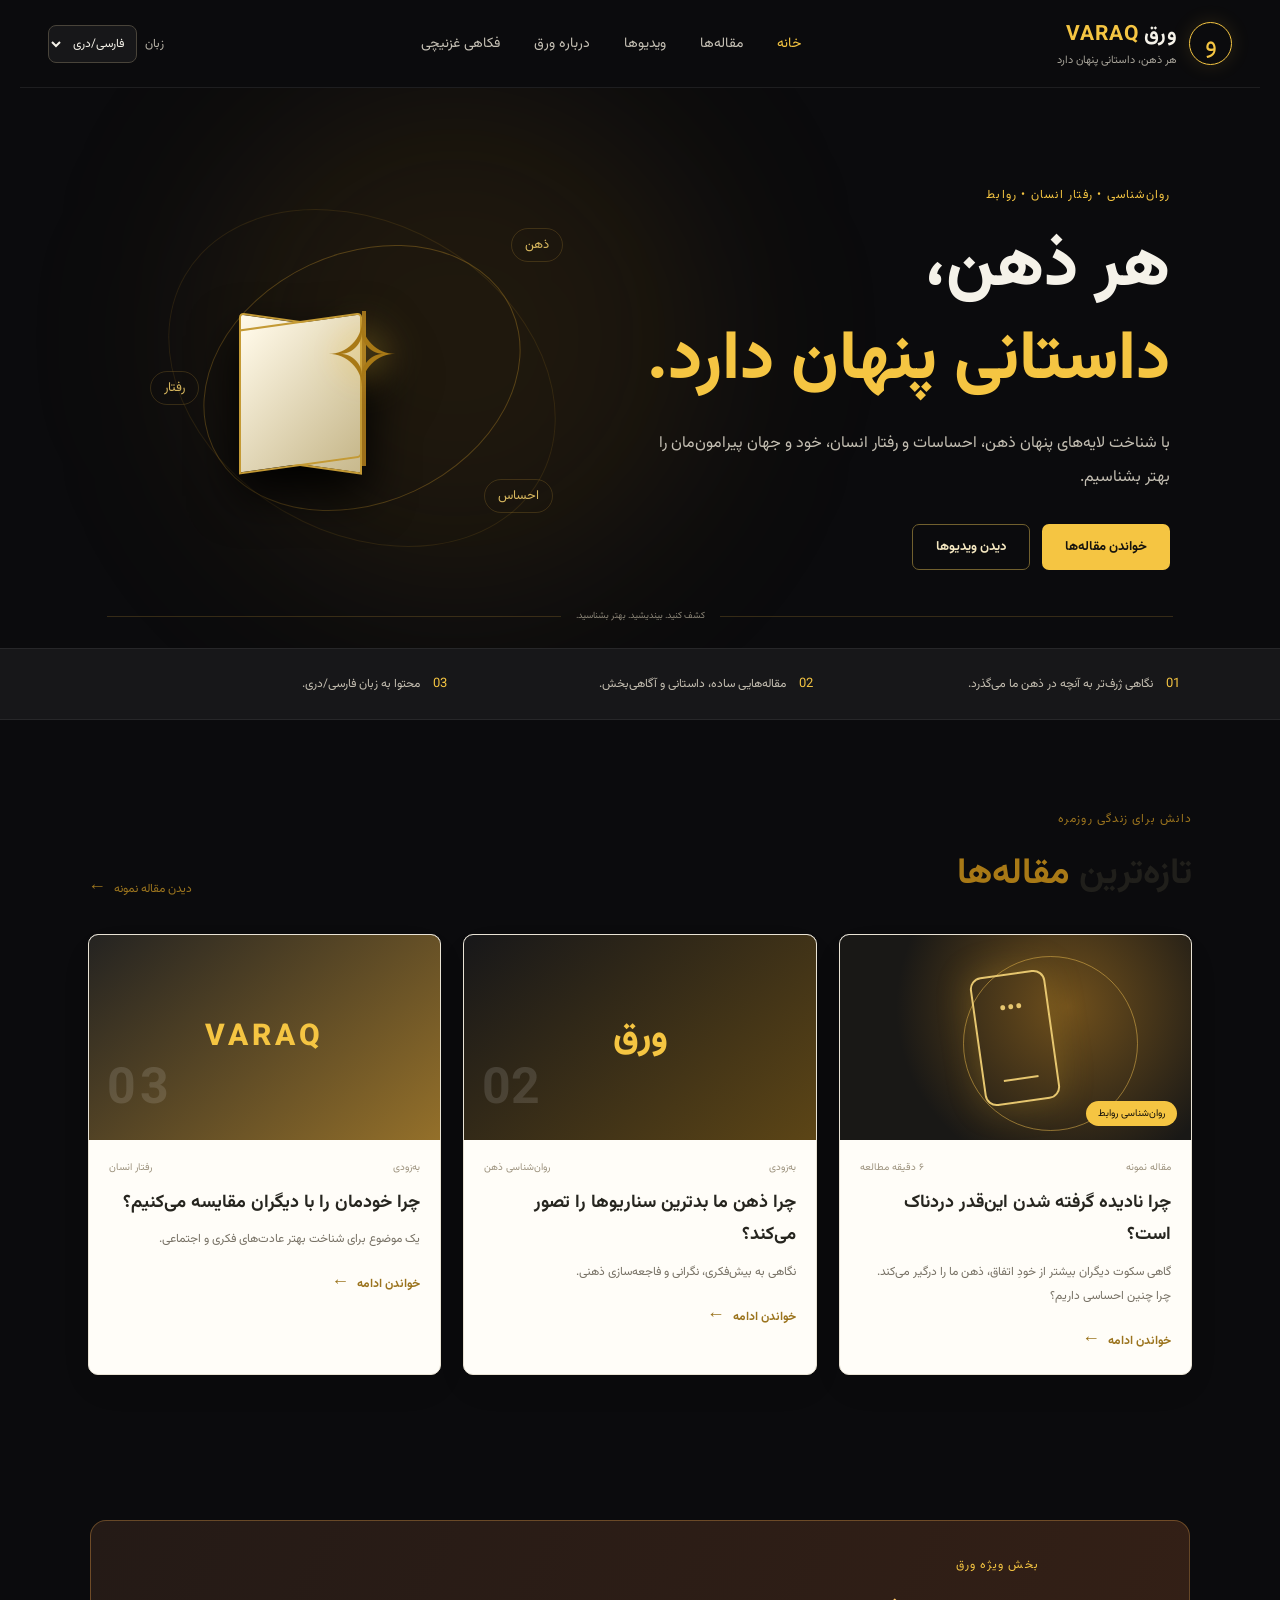
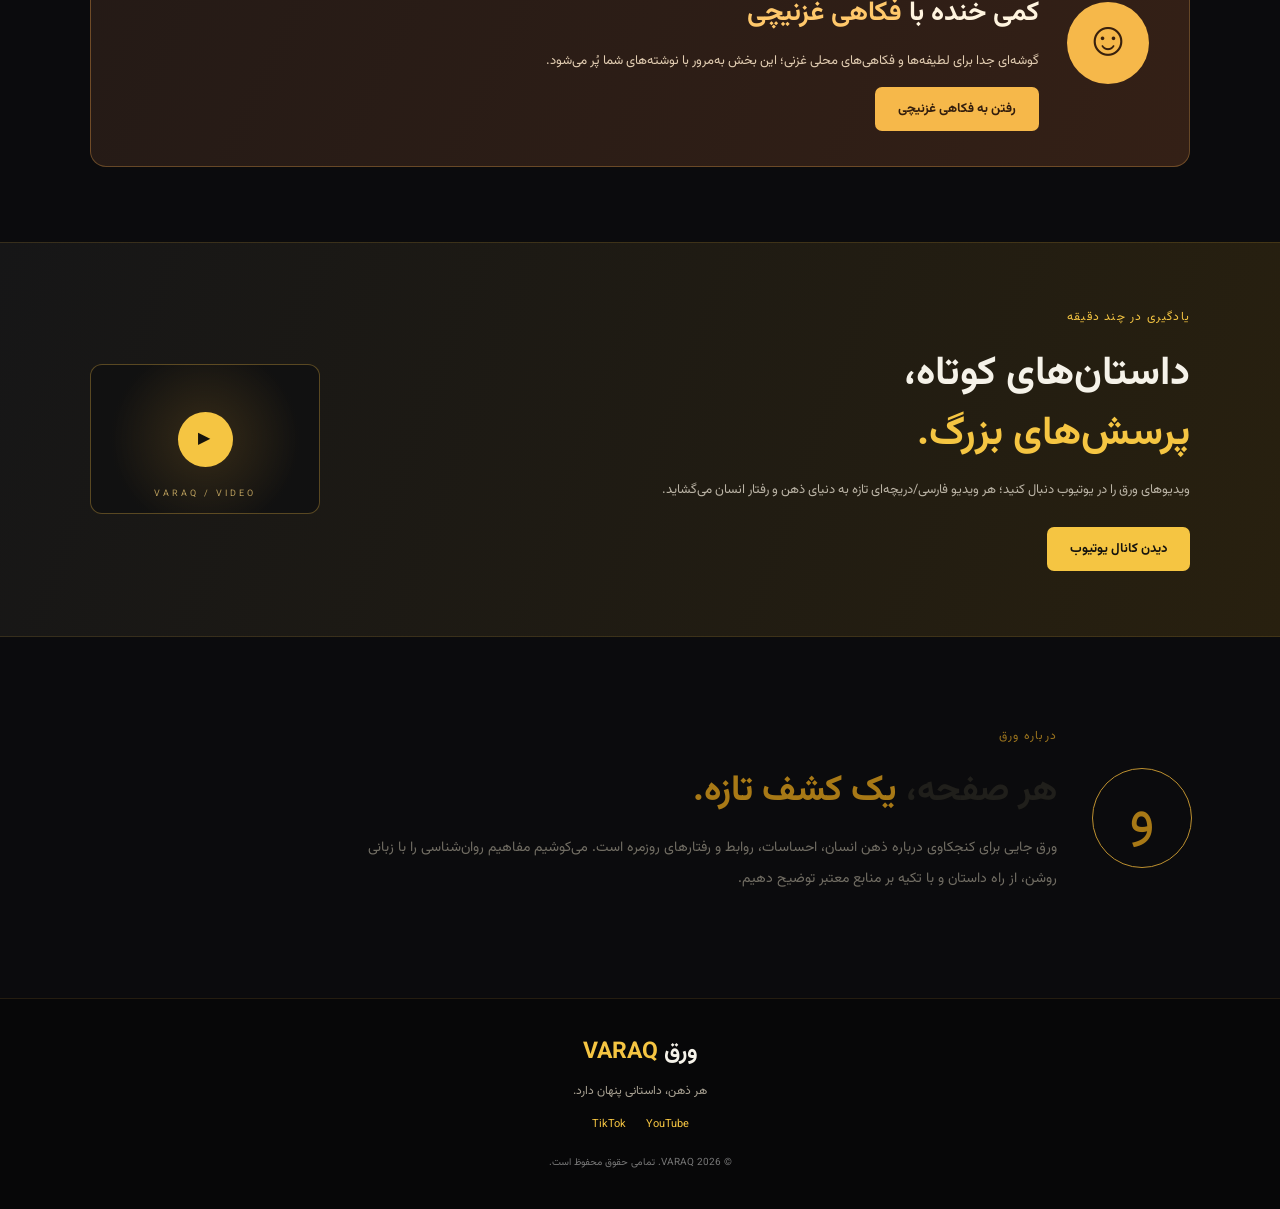
==== index.html @ 528409ea "Update VARAQ website" ====
<!doctype html>
<html lang="prs" dir="rtl">
<head>
  <meta charset="utf-8">
  <meta name="viewport" content="width=device-width, initial-scale=1">
<meta name="description" content="ورق VARAQ؛ مرجعی به زبان دری برای روان‌شناسی، شناخت ذهن انسان، احساسات، روابط عاطفی و رفتار انسان. مقاله‌ها و ویدیوهای آموزنده را بخوانید و دنیای ذهن را بهتر بشناسید.">
<meta name="theme-color" content="#0b0b0d">
<title>ورق VARAQ | روان‌شناسی و شناخت ذهن انسان به زبان دری</title>
  <link rel="stylesheet" href="styles.css">


<script type="application/ld+json">
{
  "@context": "https://schema.org",
  "@graph": [
    {
      "@type": "Organization",
      "@id": "https://varaq.eu/#organization",
      "name": "ورق VARAQ",
      "url": "https://varaq.eu/",
      "description": "ورق؛ رسانه‌ای به زبان دری درباره ذهن انسان، روان‌شناسی، رفتار و داستان‌های انسانی."
    },
    {
      "@type": "WebSite",
      "@id": "https://varaq.eu/#website",
      "name": "ورق VARAQ",
      "url": "https://varaq.eu/",
      "inLanguage": "prs",
      "publisher": {
        "@id": "https://varaq.eu/#organization"
      }
    }
  ]
}
</script>

</head>
<body class="home-page">
  <header class="site-header">
    <a class="brand" href="index.html" aria-label="ورق VARAQ">
      <span class="brand-mark">و</span>
      <span><strong>ورق <b>VARAQ</b></strong><small>هر ذهن، داستانی پنهان دارد</small></span>
    </a>
    <button class="menu-toggle" aria-label="باز کردن منو" aria-expanded="false">☰</button>
    <nav class="main-nav">
      <a class="active" href="index.html">خانه</a>
      <a href="#articles">مقاله‌ها</a>
      <a href="#videos">ویدیوها</a>
      <a href="#about">درباره ورق</a>
      <a href="ghazni-humor.html">فکاهی غزنیچی</a>
    </nav>
    <div class="header-actions">
      <label class="language-select" for="language">زبان</label>
      <select id="language" aria-label="زبان وب‌سایت">
        <option value="prs" selected>فارسی/دری</option>
      </select>
    </div>
  </header>

  <main>
    <section class="hero">
      <div class="hero-glow"></div>
      <div class="hero-copy">
        <p class="eyebrow">روان‌شناسی • رفتار انسان • روابط</p>
        <h1>هر ذهن،<br><em>داستانی پنهان دارد.</em></h1>
        <p class="hero-lead">با شناخت لایه‌های پنهان ذهن، احساسات و رفتار انسان، خود و جهان پیرامون‌مان را بهتر بشناسیم.</p>
        <div class="hero-buttons">
          <a class="button button-gold" href="#articles">خواندن مقاله‌ها</a>
          <a class="button button-outline" href="#videos">دیدن ویدیوها</a>
        </div>
      </div>
      <div class="hero-art" aria-hidden="true">
        <div class="orbit orbit-one"></div><div class="orbit orbit-two"></div>
        <div class="book">
          <div class="book-page page-left"></div><div class="book-page page-right"></div>
          <div class="book-spine"></div>
          <div class="mind-symbol">✧</div>
        </div>
        <span class="floating-word word-one">ذهن</span>
        <span class="floating-word word-two">احساس</span>
        <span class="floating-word word-three">رفتار</span>
      </div>
      <div class="hero-bottom"><span></span><small>کشف کنید. بیندیشید. بهتر بشناسید.</small><span></span></div>
    </section>

    <section class="intro-strip">
      <div><span class="strip-number">01</span><p>نگاهی ژرف‌تر به آنچه در ذهن ما می‌گذرد.</p></div>
      <div><span class="strip-number">02</span><p>مقاله‌هایی ساده، داستانی و آگاهی‌بخش.</p></div>
      <div><span class="strip-number">03</span><p>محتوا به زبان فارسی/دری.</p></div>
    </section>

    <section class="section articles-section" id="articles">
      <div class="section-heading">
        <div><p class="eyebrow dark-eyebrow">دانش برای زندگی روزمره</p><h2>تازه‌ترین <em>مقاله‌ها</em></h2></div>
        <a class="text-link" href="article.html">دیدن مقاله نمونه <span>←</span></a>
      </div>
      <div class="article-grid">
        <article class="article-card featured-card">
          <a href="article.html" class="card-image image-rejection">
            <span class="image-orbit"></span><span class="phone-illustration">•••<i></i></span>
            <span class="category-pill">روان‌شناسی روابط</span>
          </a>
          <div class="card-content">
            <div class="meta"><span>مقاله نمونه</span><span>۶ دقیقه مطالعه</span></div>
            <h3><a href="article.html">چرا نادیده گرفته شدن این‌قدر دردناک است؟</a></h3>
            <p>گاهی سکوت دیگران بیشتر از خودِ اتفاق، ذهن ما را درگیر می‌کند. چرا چنین احساسی داریم؟</p>
            <a class="read-more" href="article.html">خواندن ادامه <span>←</span></a>
          

          </div>
        </article>
        <article class="article-card coming-card">
          <div class="coming-art"><span>ورق</span><b>02</b></div>
          <div class="card-content">
            <div class="meta"><span>به‌زودی</span><span>روان‌شناسی ذهن</span></div>
            <h3>چرا ذهن ما بدترین سناریوها را تصور می‌کند؟</h3>
            <p>نگاهی به بیش‌فکری، نگرانی و فاجعه‌سازی ذهنی.</p>
         <a class="read-more" href="article-2.html">خواندن ادامه <span>←</span></a>
          </div>
        </article>
        <article class="article-card coming-card">
          <div class="coming-art alternate"><span>VARAQ</span><b>03</b></div>
          <div class="card-content">
            <div class="meta"><span>به‌زودی</span><span>رفتار انسان</span></div>
            <h3>چرا خودمان را با دیگران مقایسه می‌کنیم؟</h3>
            <p>یک موضوع برای شناخت بهتر عادت‌های فکری و اجتماعی.</p>
           <a class="read-more" href="article-3.html">خواندن ادامه <span>←</span></a>
          </div>
        </article>
      </div>
    </section>

    <section class="humor-teaser" aria-labelledby="humor-teaser-title">
      <div class="humor-teaser-icon">☺</div>
      <div class="humor-teaser-copy">
        <p class="eyebrow">بخش ویژه ورق</p>
        <h2 id="humor-teaser-title">کمی خنده با <em>فکاهی غزنیچی</em></h2>
        <p>گوشه‌ای جدا برای لطیفه‌ها و فکاهی‌های محلی غزنی؛ این بخش به‌مرور با نوشته‌های شما پُر می‌شود.</p>
        <a class="button humor-button" href="ghazni-humor.html">رفتن به فکاهی غزنیچی</a>
      </div>
    </section>

    <section class="video-band" id="videos">
      <div class="video-copy">
        <p class="eyebrow">یادگیری در چند دقیقه</p>
        <h2>داستان‌های کوتاه،<br><em>پرسش‌های بزرگ.</em></h2>
        <p>ویدیوهای ورق را در یوتیوب دنبال کنید؛ هر ویدیو فارسی/دریچه‌ای تازه به دنیای ذهن و رفتار انسان می‌گشاید.</p>
        <a class="button button-gold" href="https://www.youtube.com/@varaqmind" target="_blank" rel="noopener">دیدن کانال یوتیوب</a>
      </div>
      <div class="video-mark"><span class="play-icon">▶</span><small>VARAQ / VIDEO</small></div>
    </section>

    <section class="about-section section" id="about">
      <div class="about-symbol">و</div>
      <div><p class="eyebrow dark-eyebrow">درباره ورق</p><h2>هر صفحه،<em> یک کشف تازه.</em></h2>
        <p>ورق جایی برای کنجکاوی درباره ذهن انسان، احساسات، روابط و رفتارهای روزمره است. می‌کوشیم مفاهیم روان‌شناسی را با زبانی روشن، از راه داستان و با تکیه بر منابع معتبر توضیح دهیم.</p>
      </div>
    </section>
  </main>

  <footer class="site-footer">
    <a class="footer-brand" href="index.html">ورق <b>VARAQ</b></a>
    <p>هر ذهن، داستانی پنهان دارد.</p>
    <div><a href="https://www.youtube.com/@varaqmind" target="_blank" rel="noopener">YouTube</a><a href="https://www.tiktok.com/@varaqmind" target="_blank" rel="noopener">TikTok</a></div>
    <small>© 2026 VARAQ. تمامی حقوق محفوظ است.</small>
  </footer>
  <script src="script.js"></script>
</body>
</html>
---- styles.css ----
@import url('https://fonts.googleapis.com/css2?family=Vazirmatn:wght@300;400;500;600;700;800&display=swap');
:root{--ink:#0b0b0d;--ink2:#141416;--gold:#f5c542;--gold2:#a87916;--cream:#f5f2e9;--paper:#fffdf8;--muted:#aaa69b;--text:#26251f;--line:rgba(245,197,66,.22)}
*{box-sizing:border-box}html{scroll-behavior:smooth}body{margin:0;font-family:"Vazirmatn",Tahoma,sans-serif}a{color:inherit;text-decoration:none}.home-page{background:var(--ink);color:#f5f2e9}.site-header{height:88px;max-width:1240px;margin:auto;padding:0 28px;display:flex;align-items:center;justify-content:space-between;gap:24px;border-bottom:1px solid rgba(255,255,255,.08)}.brand{display:flex;align-items:center;gap:12px}.brand strong{display:block;font-size:21px;letter-spacing:.3px}.brand strong b{color:var(--gold);letter-spacing:1px}.brand small{display:block;color:#a8a49a;font-size:11px;margin-top:1px}.brand-mark{width:43px;height:43px;border:1px solid var(--gold);border-radius:50%;display:grid;place-items:center;color:var(--gold);font-size:27px;box-shadow:0 0 20px #f5c54222}.main-nav{display:flex;gap:34px;color:#c6c1b5;font-size:14px}.main-nav a:hover,.main-nav .active{color:var(--gold)}.header-actions{display:flex;align-items:center;gap:8px;color:#b9b4a8;font-size:12px}.header-actions select{background:#171719;color:#f5f2e9;border:1px solid #49443a;padding:8px;border-radius:8px;font:inherit}.menu-toggle{display:none;background:none;color:var(--gold);border:0;font-size:24px}.hero{position:relative;min-height:560px;max-width:1240px;margin:auto;padding:90px 7% 70px;display:grid;grid-template-columns:1.05fr .95fr;align-items:center;overflow:hidden}.hero-glow{position:absolute;width:500px;height:500px;border-radius:50%;background:#b17c1420;filter:blur(90px);left:15%;top:0;pointer-events:none}.hero-copy{position:relative;z-index:2}.eyebrow{color:var(--gold);font-size:12px;letter-spacing:1.2px;margin:0 0 18px}.hero h1{font-size:clamp(42px,5.4vw,68px);line-height:1.38;margin:0 0 18px;font-weight:800}.hero h1 em,.section-heading h2 em,.video-copy h2 em,.about-section h2 em{font-style:normal;color:var(--gold)}.hero-lead{max-width:520px;color:#c3beb2;line-height:2.1;font-size:16px}.hero-buttons{display:flex;gap:12px;margin-top:30px;flex-wrap:wrap}.button{padding:12px 23px;border-radius:7px;font-size:13px;font-weight:700;display:inline-flex;align-items:center;justify-content:center}.button-gold{background:var(--gold);color:#15130e}.button-gold:hover{background:#ffda69}.button-outline{border:1px solid #71602e;color:#f5e8c1}.hero-art{height:360px;position:relative;display:grid;place-items:center}.orbit{position:absolute;border:1px solid #c9952b55;border-radius:50%;transform:rotate(-25deg)}.orbit-one{width:330px;height:250px}.orbit-two{width:410px;height:310px;transform:rotate(30deg);border-color:#c9952b22}.book{width:245px;height:175px;position:relative;filter:drop-shadow(0 22px 24px #000)}.book-page{position:absolute;bottom:0;width:50%;height:145px;background:linear-gradient(135deg,#fff9e8,#c8b98d);border:2px solid #c49a35}.page-left{right:50%;transform:skewY(8deg);border-radius:5px 0 0 4px}.page-right{left:0;transform:skewY(-8deg);border-radius:0 5px 4px 0}.book-spine{position:absolute;left:50%;bottom:0;height:155px;border-left:4px solid #9d701a}.mind-symbol{position:absolute;left:50%;top:5px;transform:translateX(-50%);font-size:88px;color:#a87916;text-shadow:0 0 35px #f5c542}.floating-word{position:absolute;color:#d7b75e;font-size:13px;border:1px solid #b58b353d;padding:6px 13px;border-radius:30px}.word-one{top:30px;right:10%}.word-two{bottom:45px;right:12%}.word-three{left:8%;top:48%}.hero-bottom{position:absolute;bottom:25px;right:7%;left:7%;display:flex;align-items:center;gap:15px;color:#8e887a;font-size:11px}.hero-bottom span{height:1px;background:#8e6c2c55;flex:1}.intro-strip{background:#171719;border-block:1px solid #ffffff12;padding:25px max(7%,calc((100% - 1080px)/2));display:grid;grid-template-columns:repeat(3,1fr);gap:20px}.intro-strip div{display:flex;align-items:center;gap:13px}.intro-strip p{font-size:12px;color:#c4beb1;margin:0}.strip-number{color:var(--gold);font-size:13px}.section{max-width:1160px;margin:auto;padding:90px 28px}.section-heading{display:flex;justify-content:space-between;align-items:end;margin-bottom:32px}.dark-eyebrow{color:#9b741e}.section-heading h2,.about-section h2{font-size:36px;margin:0;color:#201f1b}.section-heading h2 em,.about-section h2 em{color:#a87916}.text-link,.read-more{font-size:12px;color:#9b741e}.text-link span,.read-more span{font-size:18px;margin-right:5px}.article-grid{display:grid;grid-template-columns:repeat(3,1fr);gap:22px}.article-card{background:#fffdf8;border:1px solid #e9e3d5;border-radius:10px;overflow:hidden;color:var(--text);box-shadow:0 14px 40px #00000008}.card-image{height:205px;display:block;position:relative;overflow:hidden}.image-rejection{background:radial-gradient(circle at 65% 35%,#70501c,#191816 65%);display:grid;place-items:center}.image-orbit{width:175px;height:175px;border:1px solid #e5b74e88;border-radius:50%;position:absolute;right:15%;top:10%}.phone-illustration{width:76px;height:130px;border:2px solid #e6c66f;border-radius:12px;color:#e6c66f;text-align:center;padding-top:15px;font-size:24px;box-shadow:0 0 35px #d7a52c44;transform:rotate(-8deg)}.phone-illustration i{display:block;width:35px;height:2px;background:#e6c66f;margin:50px auto}.category-pill{position:absolute;bottom:14px;right:14px;background:#f5c542;color:#17130b;border-radius:30px;padding:5px 12px;font-size:10px}.card-content{padding:20px}.meta{display:flex;justify-content:space-between;color:#9c927e;font-size:10px}.card-content h3{font-size:18px;line-height:1.8;margin:12px 0 8px}.card-content p{font-size:12px;color:#777165;line-height:2;margin:0 0 18px}.read-more{font-weight:700}.coming-art{height:205px;background:linear-gradient(140deg,#171719,#5c4516);display:grid;place-items:center;position:relative;color:#f5c542;font-size:36px;font-weight:800}.coming-art b{position:absolute;left:18px;bottom:10px;font-size:50px;color:#ffffff20}.coming-art.alternate{background:linear-gradient(140deg,#242321,#94702a);font-size:30px;letter-spacing:4px}.coming-label{font-size:11px;color:#997323}.video-band{background:linear-gradient(110deg,#161617,#28200f);border-block:1px solid #b58b3533;padding:65px max(7%,calc((100% - 1100px)/2));display:flex;align-items:center;justify-content:space-between;gap:35px}.video-copy{max-width:550px}.video-copy h2{font-size:40px;line-height:1.5;margin:0 0 10px}.video-copy h2 em{color:var(--gold)}.video-copy>p:not(.eyebrow){color:#bbb4a6;line-height:2;font-size:13px;margin-bottom:24px}.video-mark{width:230px;height:150px;border:1px solid #c69b3c66;border-radius:12px;display:grid;place-items:center;position:relative;background:radial-gradient(circle,#70521c55,#111 70%)}.play-icon{width:55px;height:55px;border-radius:50%;display:grid;place-items:center;background:var(--gold);color:#16130b;padding-right:3px}.video-mark small{position:absolute;bottom:12px;color:#b59a5a;letter-spacing:3px;font-size:9px}.about-section{display:flex;align-items:center;gap:35px}.about-section>div:last-child{max-width:700px}.about-section p:last-child{color:#716d63;line-height:2.2;font-size:14px}.about-symbol{width:100px;height:100px;border:1px solid #bd902f;border-radius:50%;display:grid;place-items:center;color:#a87916;font-size:58px;flex-shrink:0}.site-footer{background:#070708;border-top:1px solid #b58b352b;text-align:center;padding:35px 20px;color:#aaa394}.footer-brand{font-size:23px;color:#f5f2e9;font-weight:700}.footer-brand b{color:var(--gold)}.site-footer p{font-size:12px}.site-footer div{display:flex;justify-content:center;gap:20px;margin:16px}.site-footer div a{font-size:11px;color:var(--gold)}.site-footer small{font-size:10px;color:#777}
.article-page{background:var(--cream);color:var(--text)}.article-header{height:82px;max-width:1040px;margin:auto;padding:0 25px;display:flex;align-items:center;justify-content:space-between;border-bottom:1px solid #ded7c8}.dark-brand strong{color:#25231e}.dark-brand small{color:#8b8579}.dark-brand .brand-mark{color:#9a701d;border-color:#b98c31}.article-header nav{display:flex;gap:25px;font-size:12px;color:#6f685c}.article-main{max-width:850px;margin:45px auto 90px;padding:0 24px}.back-link{font-size:12px;color:#96701e}.article-title{text-align:center;padding:45px 0 28px}.article-category{display:inline-block;background:#ead9aa;color:#705018;border-radius:30px;padding:6px 15px;font-size:11px}.article-title h1{font-size:clamp(30px,5vw,48px);line-height:1.5;margin:18px 0 12px;color:#25231e}.article-deck{font-size:16px;line-height:2;color:#777063;max-width:650px;margin:0 auto 20px}.article-meta{display:flex;justify-content:center;gap:20px;color:#9b927f;font-size:10px}.article-cover{height:300px;border-radius:12px;background:radial-gradient(circle at 50% 40%,#765b2a,#1b1a18 72%);display:flex;align-items:center;justify-content:center;gap:45px;color:#f5e7bf;margin-bottom:50px;overflow:hidden}.article-cover p{font-size:26px;line-height:1.8}.article-cover p b{color:var(--gold)}.cover-phone{width:90px;height:160px;border:2px solid #e6c66f;border-radius:15px;text-align:center;padding-top:18px;color:#e6c66f;font-size:24px;box-shadow:0 0 50px #d7a52c55;transform:rotate(-8deg)}.cover-phone span{display:block;width:40px;height:2px;background:#e6c66f;margin:65px auto}.prose{max-width:690px;margin:auto;font-size:16px;line-height:2.35;color:#403d35}.prose p{margin:0 0 24px}.prose .lead{font-size:19px;color:#28261f;font-weight:500}.prose h2{font-size:25px;margin:42px 0 15px;color:#28251f}.prose blockquote{border-right:3px solid #c49a36;margin:38px 0;padding:12px 22px;color:#775b1e;font-size:20px;font-weight:600;background:#eee6d4}.editorial-note{font-size:12px;color:#81796c;border-top:1px solid #ddd4c2;padding-top:18px}.article-cta{background:#171719;color:#f5f2e9;border-radius:10px;padding:25px;margin:40px 0}.article-cta h3{color:var(--gold);margin-top:0}.article-cta p{font-size:13px;color:#c2bba9}.article-cta a{display:inline-block;background:var(--gold);color:#17130b;padding:9px 15px;border-radius:5px;font-size:12px;font-weight:700}.sources{border-top:1px solid #ddd4c2;padding-top:20px;margin-top:40px}.sources h3{font-size:16px}.sources li{font-size:12px;margin:8px 0;direction:ltr;text-align:left}.sources small{font-size:10px;color:#81796c}.light-footer{background:#e9e2d3;color:#777063;border-color:#d7cbb4}.light-footer .footer-brand{color:#25231e}
@media(max-width:800px){.site-header{height:74px;padding:0 18px}.menu-toggle{display:block;order:3}.main-nav{display:none;position:absolute;top:73px;right:0;left:0;background:#151517;padding:20px;z-index:10;flex-direction:column;gap:18px}.main-nav.open{display:flex}.header-actions{margin-right:auto}.hero{grid-template-columns:1fr;padding:65px 25px 70px;text-align:center}.hero-art{height:260px;grid-row:1}.hero-copy{grid-row:2}.hero-lead{margin:auto}.hero-buttons{justify-content:center}.hero-bottom{right:25px;left:25px}.intro-strip{grid-template-columns:1fr;padding:22px 28px;gap:13px}.section{padding:65px 20px}.section-heading{align-items:start;gap:15px}.section-heading h2{font-size:29px}.article-grid{grid-template-columns:1fr}.card-image,.coming-art{height:220px}.video-band{padding:55px 25px;flex-direction:column;align-items:flex-start}.video-copy h2{font-size:34px}.video-mark{align-self:center}.about-section{padding-block:60px;gap:20px}.about-symbol{width:70px;height:70px;font-size:42px}.article-header{padding:0 16px}.article-header nav{gap:12px}.article-header nav a{font-size:10px}.article-main{margin-top:25px;padding:0 18px}.article-title{padding:35px 0 22px}.article-cover{height:220px;gap:20px}.article-cover p{font-size:20px}.prose{font-size:15px}.prose .lead{font-size:17px}}@media(max-width:430px){.brand strong{font-size:17px}.brand-mark{width:37px;height:37px}.language-select{display:none}.article-header nav a:last-child{display:none}.article-meta{gap:10px}.article-cover p{font-size:17px}}


/* Dedicated Ghazni humor section: playful accents, separate from VARAQ's core identity */
.humor-teaser{max-width:1100px;margin:55px auto 75px;padding:35px 40px;display:flex;align-items:center;gap:28px;border:1px solid #e7a34a55;border-radius:16px;background:linear-gradient(115deg,#241a16,#342016);color:#fff4df}
.humor-teaser-icon{width:82px;height:82px;flex:0 0 82px;border-radius:50%;display:grid;place-items:center;background:#f6b84a;color:#38200d;font-size:48px}
.humor-teaser-copy{max-width:700px}.humor-teaser h2{font-size:27px;margin:0 0 8px}.humor-teaser h2 em{font-style:normal;color:#ffc86b}.humor-teaser p:not(.eyebrow){font-size:13px;line-height:2;color:#e2cdb2}.humor-button{background:#f6b84a;color:#321d0d}
.humor-page{background:#fff8ed;color:#35271e;min-height:100vh}.humor-header{height:82px;padding:0 max(24px,calc((100% - 1120px)/2));display:flex;align-items:center;justify-content:space-between;background:#191411;color:#fff4df;border-bottom:3px solid #eaa84a}.humor-header nav{display:flex;gap:25px;font-size:13px;color:#e9d8c2}.humor-header nav a:hover,.humor-header nav .selected{color:#ffc66c}.humor-hero{position:relative;overflow:hidden;text-align:center;padding:85px 24px 75px;background:radial-gradient(circle at 50% 20%,#68401f,#2b1b13 62%,#1b1410);color:#fff4df}.humor-kicker{font-size:12px;color:#ffc66c;letter-spacing:1px}.humor-hero h1{font-size:clamp(42px,7vw,72px);margin:8px 0 12px}.humor-hero h1 span{color:#ffc66c}.humor-intro{max-width:650px;margin:0 auto;color:#e8d6bf;line-height:2.2;font-size:15px}.humor-stamp{display:inline-block;margin-top:28px;padding:8px 20px;border:1px solid #ffc66c;border-radius:30px;color:#ffc66c;font-size:12px}.humor-spark{position:absolute;color:#ffc66c;opacity:.55}.spark-one{right:14%;top:25%;font-size:42px}.spark-two{left:15%;bottom:20%;font-size:54px}.humor-content{max-width:1100px;margin:auto;padding:65px 24px 85px}.humor-section-title{text-align:center;margin-bottom:32px}.humor-section-title>span{font-size:11px;color:#bd782b}.humor-section-title h2{font-size:28px;margin:8px 0}.humor-section-title p{font-size:13px;color:#887666}.humor-empty-grid{display:grid;grid-template-columns:repeat(3,1fr);gap:20px}.humor-empty-card{position:relative;min-height:250px;padding:28px 22px;text-align:center;border:1px dashed #dba65d;border-radius:14px;background:#fffdf8;box-shadow:0 10px 30px #4b2a100a}.empty-number{position:absolute;top:14px;left:16px;color:#c48a42;font-size:12px}.empty-face{width:58px;height:58px;margin:8px auto 15px;display:grid;place-items:center;border-radius:50%;background:#fff0d5;color:#b96d24;font-size:32px}.humor-empty-card h3{font-size:17px;margin:8px 0}.humor-empty-card p{font-size:12px;line-height:2;color:#887666}.empty-tag{display:inline-block;margin-top:8px;padding:5px 10px;border-radius:20px;background:#fff0d5;color:#9b5c1e;font-size:10px}.how-to-add{margin-top:35px;padding:24px 28px;border-radius:12px;background:#f4ead9;border-right:4px solid #e6a344}.how-to-add h3{margin:0 0 8px}.how-to-add p{font-size:13px;line-height:2;color:#705b48}.how-to-add details{margin-top:15px}.how-to-add summary{cursor:pointer;color:#92591f;font-size:12px;font-weight:700}.how-to-add pre{overflow:auto;direction:ltr;text-align:left;padding:16px;border-radius:8px;background:#241b16;color:#ffe3b6;font-size:11px;line-height:1.8}.humor-footer{text-align:center;padding:30px 20px;background:#191411;color:#d8c4aa}.humor-footer a{color:#ffc66c;font-weight:700}.humor-footer p{font-size:12px}.humor-footer small{font-size:10px;color:#a58e75}
@media(max-width:800px){.humor-teaser{margin:35px 18px 55px;padding:25px;gap:18px}.humor-teaser-icon{width:60px;height:60px;flex-basis:60px;font-size:36px}.humor-teaser h2{font-size:21px}.humor-empty-grid{grid-template-columns:1fr}.humor-header{padding:0 18px}.humor-header nav{gap:12px;font-size:11px}.humor-hero{padding:65px 22px}.humor-content{padding:50px 18px 65px}}


/* Visitor joke submission form */
.joke-submit{margin-top:38px;padding:30px;border-radius:16px;background:#f4ead9;border-right:4px solid #e6a344;display:grid;grid-template-columns:1fr 1.1fr;gap:30px}
.submit-heading{display:flex;align-items:flex-start;gap:16px}.submit-icon{width:52px;height:52px;flex:0 0 52px;border-radius:50%;display:grid;place-items:center;background:#ffe3b4;color:#995719;font-size:25px}.submit-kicker{margin:0 0 5px;color:#a76422;font-size:11px}.submit-heading h2{margin:0 0 10px;font-size:22px;color:#2d2018}.submit-heading p:last-child{font-size:13px;line-height:2;color:#6f5947}
.joke-form{display:flex;flex-direction:column;gap:9px}.joke-form label{font-size:13px;font-weight:700;color:#35271e}.joke-form label span{font-weight:400;color:#8b7968}.joke-form label strong{color:#b3442c}.joke-form input[type=text],.joke-form textarea{width:100%;box-sizing:border-box;border:1px solid #d9c4a8;border-radius:8px;padding:12px 14px;background:#fffdf9;color:#24170f;font:inherit;font-size:14px;outline:none}.joke-form input:focus,.joke-form textarea:focus{border-color:#c27b2d;box-shadow:0 0 0 3px #e9b76a33}.joke-form textarea{resize:vertical;line-height:1.9}.consent-row{display:flex;align-items:flex-start;gap:9px;margin:5px 0;font-weight:400!important;line-height:1.8}.consent-row input{margin-top:5px;accent-color:#a76524}.joke-submit-button{align-self:flex-start;border:0;border-radius:8px;padding:12px 24px;background:#a96324;color:white;font:inherit;font-size:13px;font-weight:700;cursor:pointer}.joke-submit-button:hover{background:#804719}.joke-submit-button:disabled{opacity:.6;cursor:wait}.joke-form-status{min-height:20px;margin:0;font-size:12px;font-weight:700}.joke-form-status.success{color:#287344}.joke-form-status.error{color:#b3442c}.joke-privacy-note{font-size:10px;color:#806d5b;line-height:1.8}
@media(max-width:800px){.joke-submit{grid-template-columns:1fr;padding:22px;gap:18px}.submit-heading h2{font-size:19px}}
/* خوانایی بهتر متن فکاهی‌ها */
.humor-empty-card h3 {
    color: #24170F;
    font-size: 20px;
    font-weight: 800;
}

.humor-empty-card p {
    color: #30251D;
    font-size: 16px;
    font-weight: 600;
    line-height: 2.2;
}

.humor-empty-card {
    background: #FFFFFF;
}
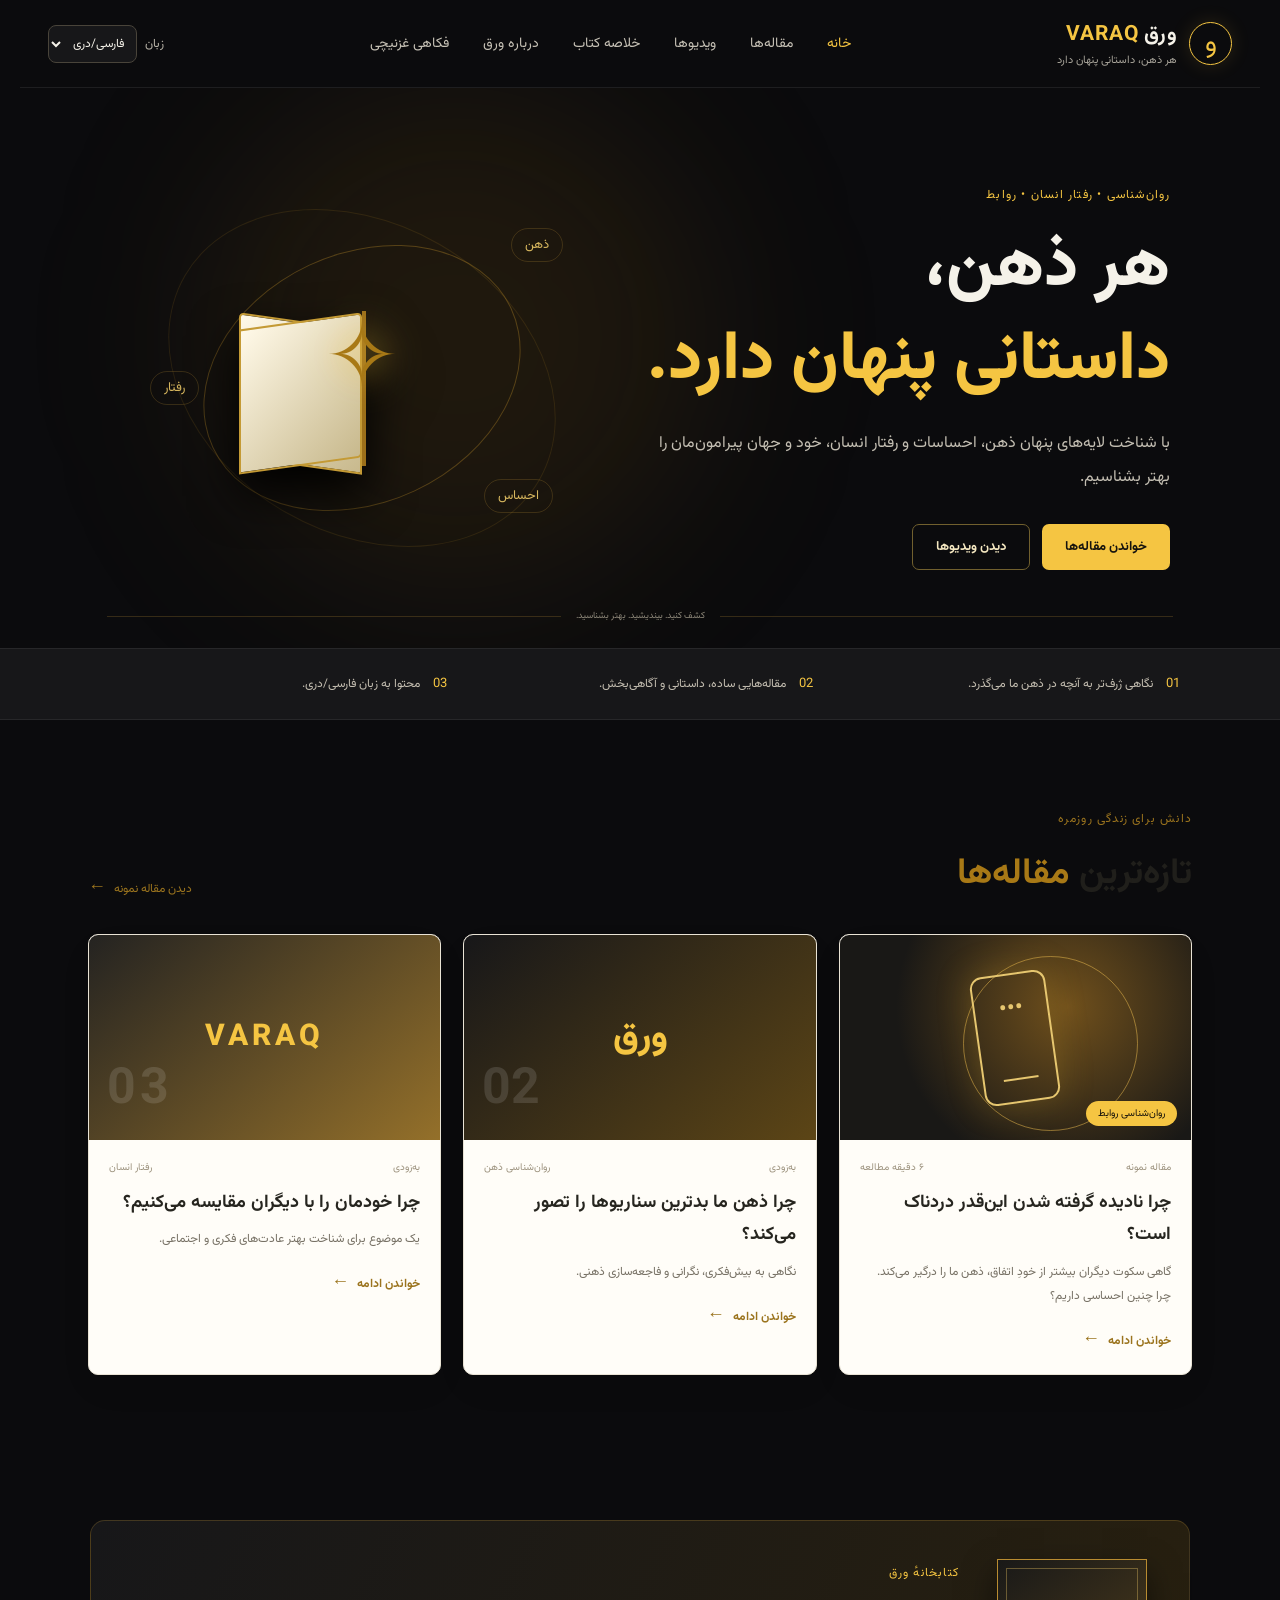
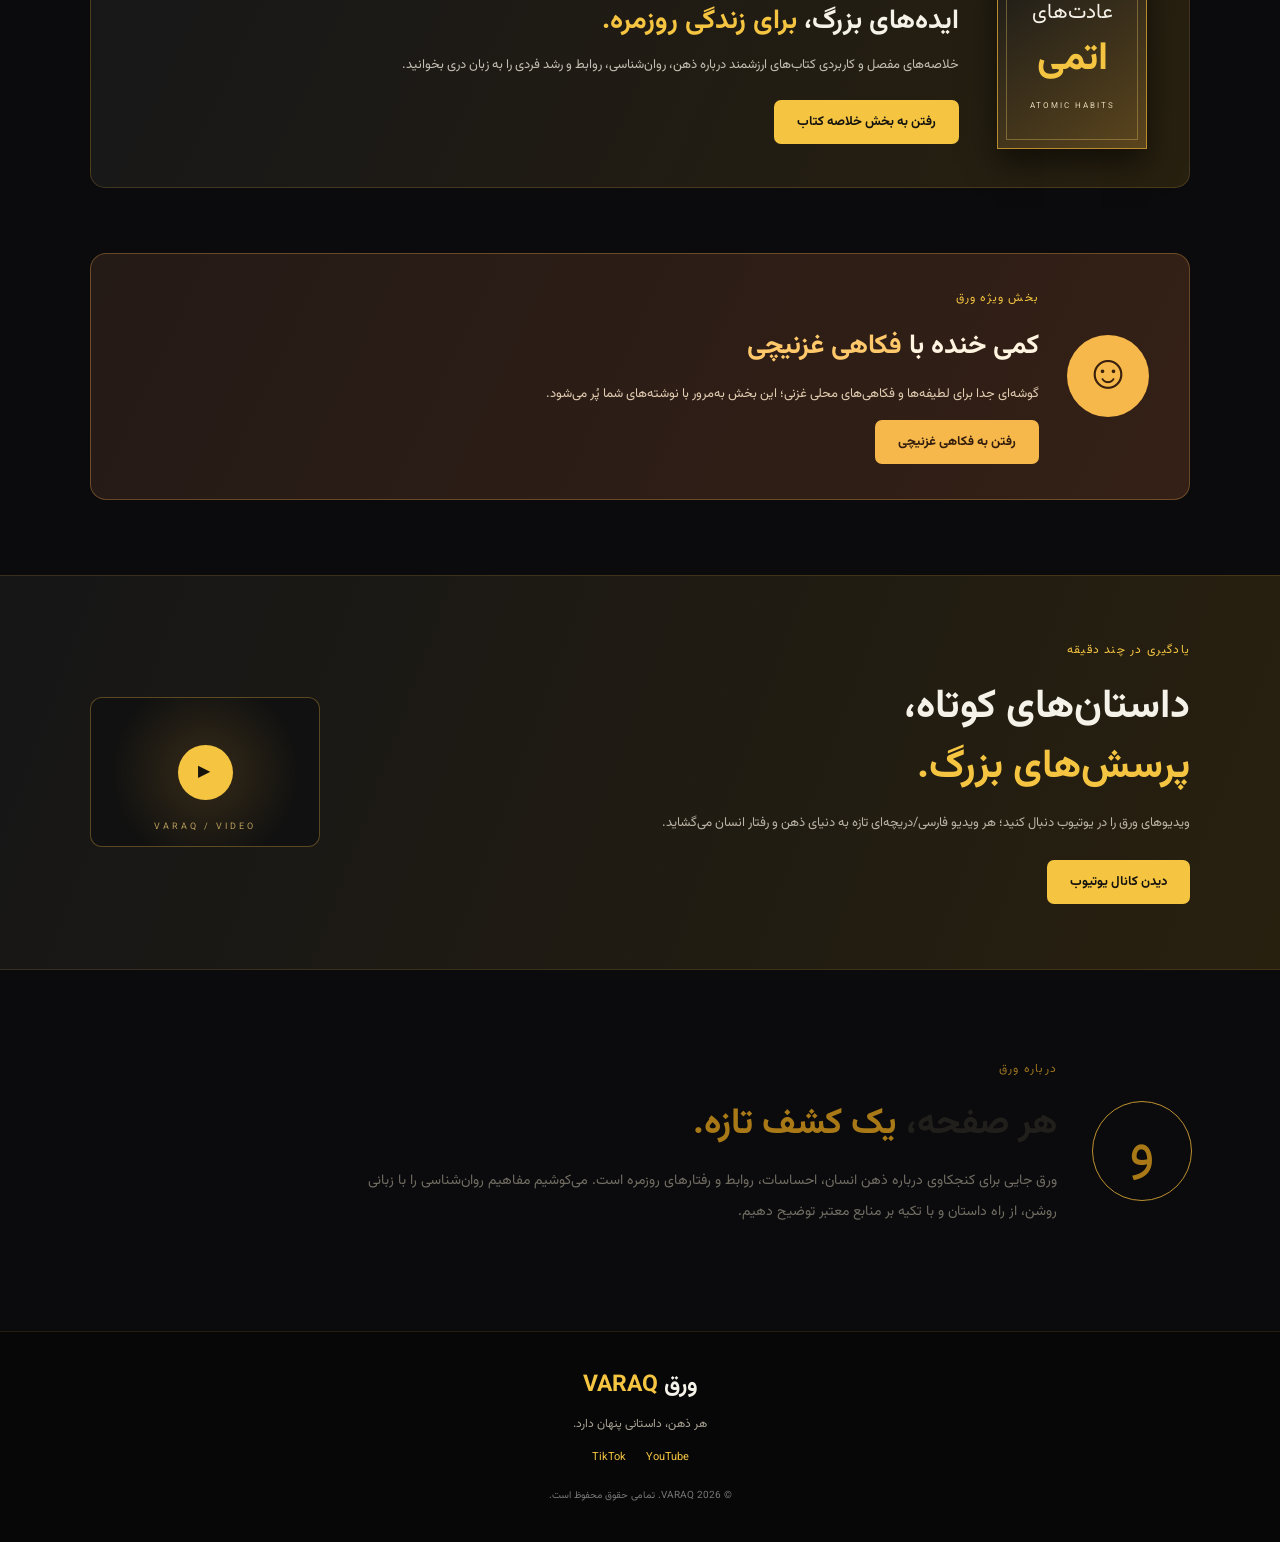
==== commit f86c22f1: "Add book summaries section and Atomic Habits" ====
--- a/index.html
+++ b/index.html
@@ -46,6 +46,7 @@
       <a class="active" href="index.html">خانه</a>
       <a href="#articles">مقاله‌ها</a>
       <a href="#videos">ویدیوها</a>
+      <a href="books.html">خلاصه کتاب</a>
       <a href="#about">درباره ورق</a>
       <a href="ghazni-humor.html">فکاهی غزنیچی</a>
     </nav>
@@ -130,6 +131,18 @@
       </div>
     </section>
 
+    <section class="books-teaser" aria-labelledby="books-teaser-title">
+      <div class="books-teaser-cover" aria-hidden="true">
+        <span>عادت‌های</span><strong>اتمی</strong><small>ATOMIC HABITS</small>
+      </div>
+      <div class="books-teaser-copy">
+        <p class="eyebrow">کتابخانهٔ ورق</p>
+        <h2 id="books-teaser-title">ایده‌های بزرگ، <em>برای زندگی روزمره.</em></h2>
+        <p>خلاصه‌های مفصل و کاربردی کتاب‌های ارزشمند درباره ذهن، روان‌شناسی، روابط و رشد فردی را به زبان دری بخوانید.</p>
+        <a class="button button-gold" href="books.html">رفتن به بخش خلاصه کتاب</a>
+      </div>
+    </section>
+
     <section class="humor-teaser" aria-labelledby="humor-teaser-title">
       <div class="humor-teaser-icon">☺</div>
       <div class="humor-teaser-copy">
--- a/styles.css
+++ b/styles.css
@@ -34,4 +34,69 @@
 
 .humor-empty-card {
     background: #FFFFFF;
-}+}
+/* VARAQ Book Summaries: uses the existing cream, ink and gold visual identity */
+.books-page{min-height:100vh}
+.article-header nav .nav-current{color:#9b741e;font-weight:700}
+.books-hero{max-width:1000px;margin:0 auto;padding:76px 24px 55px;text-align:center}
+.books-hero h1{font-size:clamp(36px,5vw,56px);line-height:1.55;color:#25231e;margin:18px 0 12px}
+.books-hero h1 em{font-style:normal;color:#a87916}
+.books-hero>p{max-width:680px;margin:0 auto;color:#777063;font-size:15px;line-height:2.2}
+.books-content{max-width:1050px;margin:0 auto;padding:15px 24px 85px}
+.books-heading{display:flex;align-items:end;justify-content:space-between;gap:15px;margin-bottom:25px}
+.books-kicker{font-size:11px;color:#9b741e}
+.books-heading h2{font-size:30px;color:#25231e;margin:5px 0 0}
+.books-heading h2 em{font-style:normal;color:#a87916}
+.books-count{font-size:11px;color:#8b8375;background:#eee7d8;padding:7px 12px;border-radius:30px}
+.book-list-card{display:grid;grid-template-columns:220px 1fr;gap:30px;align-items:center;background:#fffdf8;border:1px solid #e6dece;border-radius:13px;padding:25px;box-shadow:0 14px 40px #00000008}
+.book-cover-link{display:block;max-width:190px;margin:auto}
+.atomic-cover{height:270px;position:relative;overflow:hidden;display:flex;flex-direction:column;align-items:center;justify-content:center;text-align:center;color:#f8f1dc;background:linear-gradient(145deg,#191918 0%,#2d2920 58%,#73551b 100%);border:1px solid #9a762e;box-shadow:0 16px 28px #20180e25;padding:20px}
+.atomic-cover:before{content:"";position:absolute;inset:9px;border:1px solid #d9b65c66;pointer-events:none}
+.cover-topline{position:relative;z-index:1;font-size:10px;letter-spacing:3px;color:#e7c96f}
+.cover-title{position:relative;z-index:1;margin-top:30px;font-size:36px;line-height:1.5;font-weight:500}
+.cover-title b{font-size:51px;color:#f5c542}
+.cover-subtitle{position:relative;z-index:1;margin-top:18px;font-size:10px;color:#e5d7b5}
+.cover-orbit{position:absolute;border:1px solid #e4bb5570;border-radius:50%;transform:rotate(-28deg)}
+.cover-orbit-one{width:230px;height:105px;left:-85px;top:34px}
+.cover-orbit-two{width:220px;height:115px;right:-95px;bottom:24px;transform:rotate(32deg)}
+.book-list-copy{min-width:0}
+.book-category{display:inline-block;background:#eee3c5;color:#785819;padding:6px 12px;border-radius:30px;font-size:10px}
+.book-list-copy h3{font-size:25px;line-height:1.7;color:#28251f;margin:12px 0 3px}
+.book-author{font-size:12px;color:#928875;margin:0 0 12px}
+.book-list-copy>p:not(.book-author){font-size:13px;line-height:2.2;color:#6f695e;margin:0 0 15px}
+.book-list-meta{display:flex;gap:18px;flex-wrap:wrap;color:#9a907d;font-size:10px;margin-bottom:18px}
+.book-read-link{display:inline-flex;gap:8px;align-items:center;background:#171719;color:#f5c542;border-radius:6px;padding:10px 16px;font-size:12px;font-weight:700}
+.book-read-link:hover{background:#302719}
+.book-read-link span{font-size:17px}
+.books-note{margin-top:22px;padding:17px 20px;border-right:3px solid #c49a36;background:#eee7d8;color:#746b5d;font-size:12px;line-height:2.1}
+.books-note strong{color:#4b402d}
+.book-article-cover{min-height:290px;margin-bottom:48px;border-radius:12px;background:radial-gradient(circle at 50% 45%,#4c3a1b,#1b1a18 72%);display:flex;align-items:center;justify-content:center;gap:35px;padding:28px;overflow:hidden}
+.atomic-cover-large{width:190px;height:250px;flex:0 0 190px;transform:rotate(-3deg)}
+.atomic-cover-large .cover-title{font-size:32px}
+.atomic-cover-large .cover-title b{font-size:46px}
+.book-cover-caption{display:flex;flex-direction:column;gap:8px;color:#f5f2e9}
+.book-cover-caption span{font-size:11px;color:#e5c15b}
+.book-cover-caption strong{font-size:25px;letter-spacing:.5px}
+.book-cover-caption small{font-size:12px;color:#bdb5a4}
+.book-prose h3{font-size:18px;margin:25px 0 9px;color:#514321}
+.book-insight{margin:28px 0;padding:20px 22px;border-right:3px solid #c49a36;background:#eee7d8;border-radius:0 8px 8px 0}
+.book-insight strong{color:#88651e;font-size:13px}
+.book-insight p{margin:7px 0 0!important;color:#5f5749}
+.book-prose ol,.book-prose ul{padding-right:25px;margin:0 0 24px}
+.book-prose li{padding-right:4px;margin:8px 0}
+.book-workbook{margin:42px 0;padding:25px;background:#f0e8d7;border:1px solid #e1d4b9;border-radius:10px}
+.book-workbook h2{margin-top:0!important}
+.book-workbook p{font-size:14px}
+.book-workbook .workbook-reminder{margin:15px 0 0;padding-top:12px;border-top:1px solid #d8c9a9;color:#806321;font-size:12px}
+@media(max-width:800px){.books-hero{padding:55px 20px 35px}.books-content{padding:15px 18px 60px}.book-list-card{grid-template-columns:1fr;gap:22px;padding:20px}.book-cover-link{width:190px}.book-list-copy h3{font-size:21px}.books-heading h2{font-size:26px}.book-article-cover{min-height:240px;gap:20px}.atomic-cover-large{width:150px;height:205px;flex-basis:150px}.atomic-cover-large .cover-title{font-size:27px}.atomic-cover-large .cover-title b{font-size:39px}.book-cover-caption strong{font-size:19px}}
+@media(max-width:430px){.article-header nav{gap:9px}.article-header nav a{font-size:10px}.book-article-cover{gap:13px;padding:16px}.atomic-cover-large{width:125px;height:180px;flex-basis:125px;padding:12px}.atomic-cover-large .cover-title{font-size:23px;margin-top:22px}.atomic-cover-large .cover-title b{font-size:34px}.atomic-cover-large .cover-subtitle{font-size:8px}.book-cover-caption strong{font-size:16px}.book-cover-caption small{font-size:10px}}
+
+/* Homepage entry point for the new book-summary library */
+.books-teaser{max-width:1100px;margin:55px auto 65px;padding:38px 42px;display:flex;align-items:center;gap:38px;border:1px solid #b58b3544;border-radius:15px;background:linear-gradient(115deg,#171719,#28200f);color:#f5f2e9}
+.books-teaser-cover{width:150px;height:190px;flex:0 0 150px;display:flex;flex-direction:column;align-items:center;justify-content:center;position:relative;overflow:hidden;border:1px solid #b98c31;background:linear-gradient(145deg,#191918,#5b451d);box-shadow:0 14px 30px #0008;color:#f5f2e9}
+.books-teaser-cover:before{content:"";position:absolute;inset:8px;border:1px solid #d9b65c66}
+.books-teaser-cover span,.books-teaser-cover strong,.books-teaser-cover small{position:relative}
+.books-teaser-cover span{font-size:21px}.books-teaser-cover strong{font-size:39px;color:#f5c542}.books-teaser-cover small{font-size:8px;letter-spacing:2px;color:#e6d8b5;margin-top:10px}
+.books-teaser-copy{max-width:690px}.books-teaser-copy h2{font-size:27px;margin:0 0 8px}.books-teaser-copy h2 em{font-style:normal;color:#f5c542}.books-teaser-copy>p:not(.eyebrow){font-size:13px;line-height:2.2;color:#c3beb2;margin:0 0 20px}
+@media(max-width:800px){.books-teaser{margin:35px 18px 50px;padding:25px;gap:22px}.books-teaser-cover{width:112px;height:150px;flex-basis:112px}.books-teaser-cover span{font-size:17px}.books-teaser-cover strong{font-size:31px}.books-teaser-copy h2{font-size:21px}}
+@media(max-width:430px){.books-teaser{align-items:flex-start;gap:16px}.books-teaser-cover{width:88px;height:126px;flex-basis:88px}.books-teaser-cover span{font-size:14px}.books-teaser-cover strong{font-size:26px}.books-teaser-cover small{font-size:6px}.books-teaser-copy>p:not(.eyebrow){font-size:11px}}
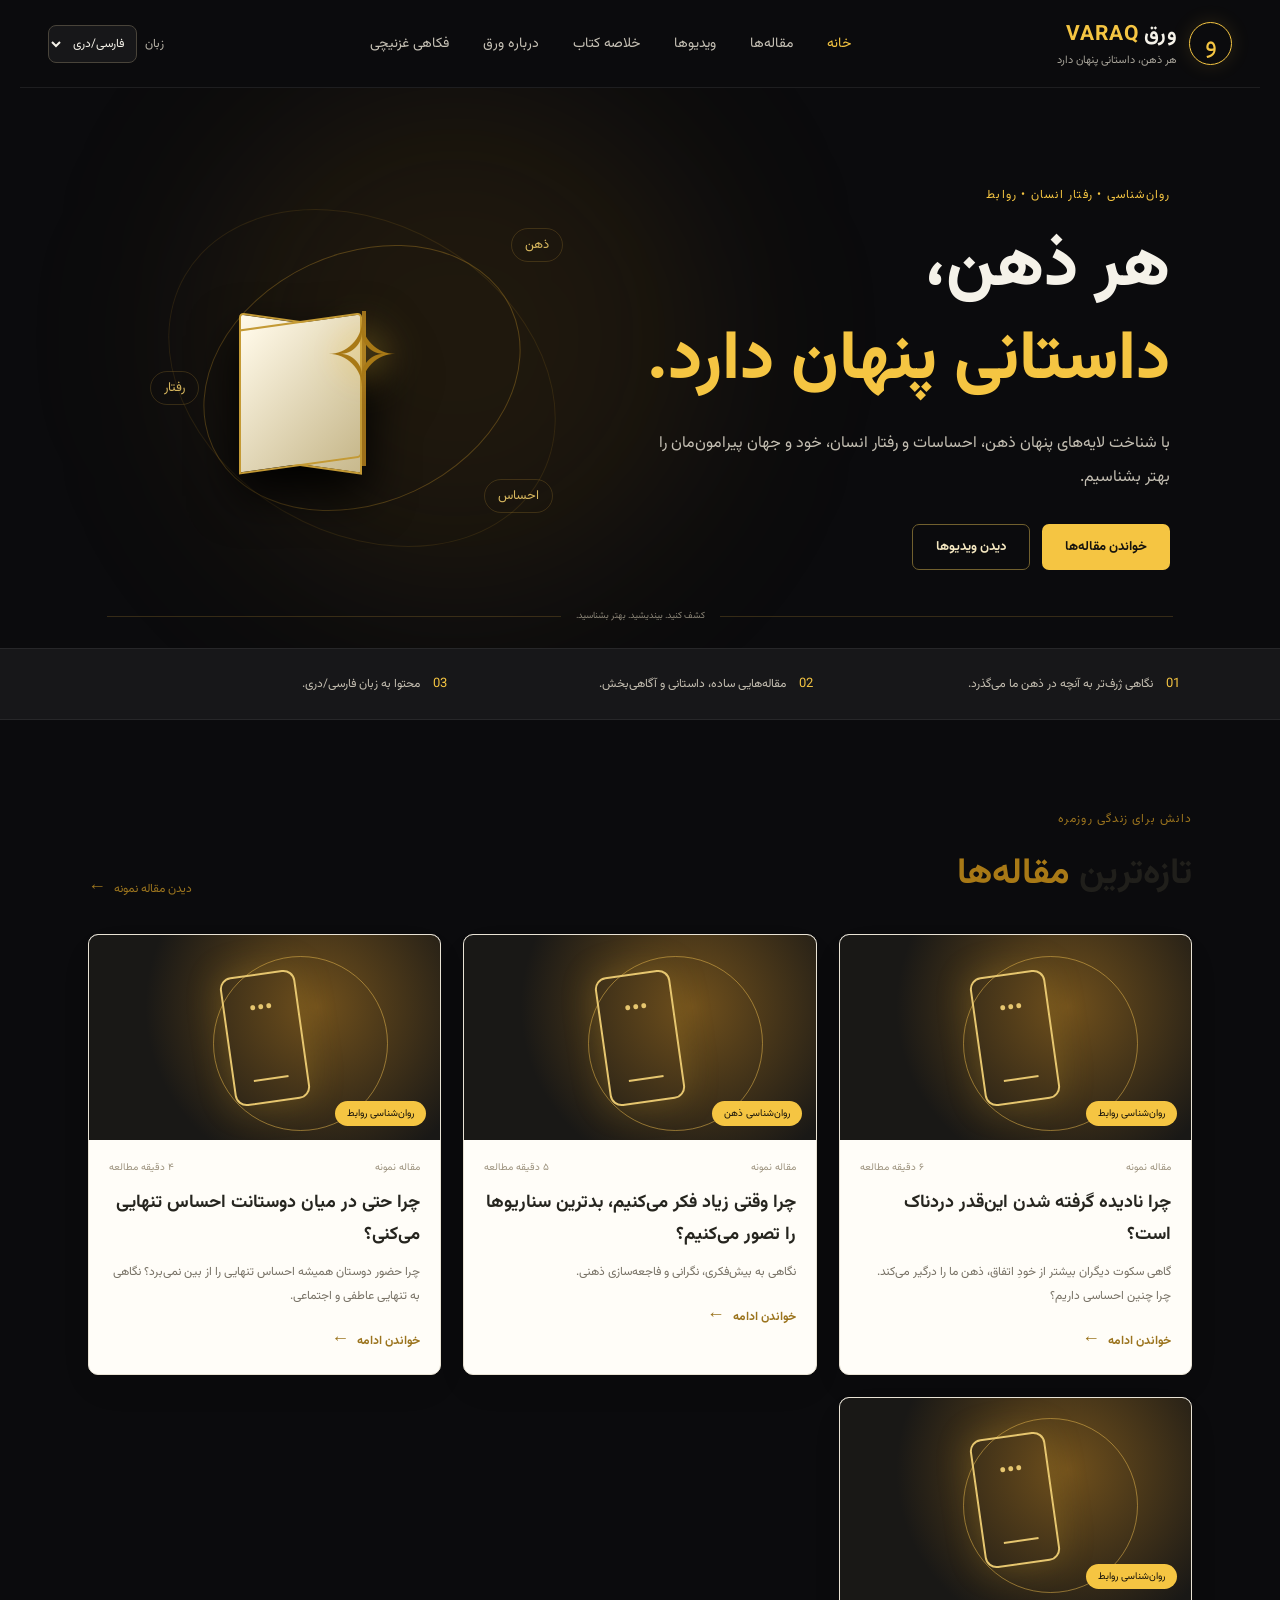
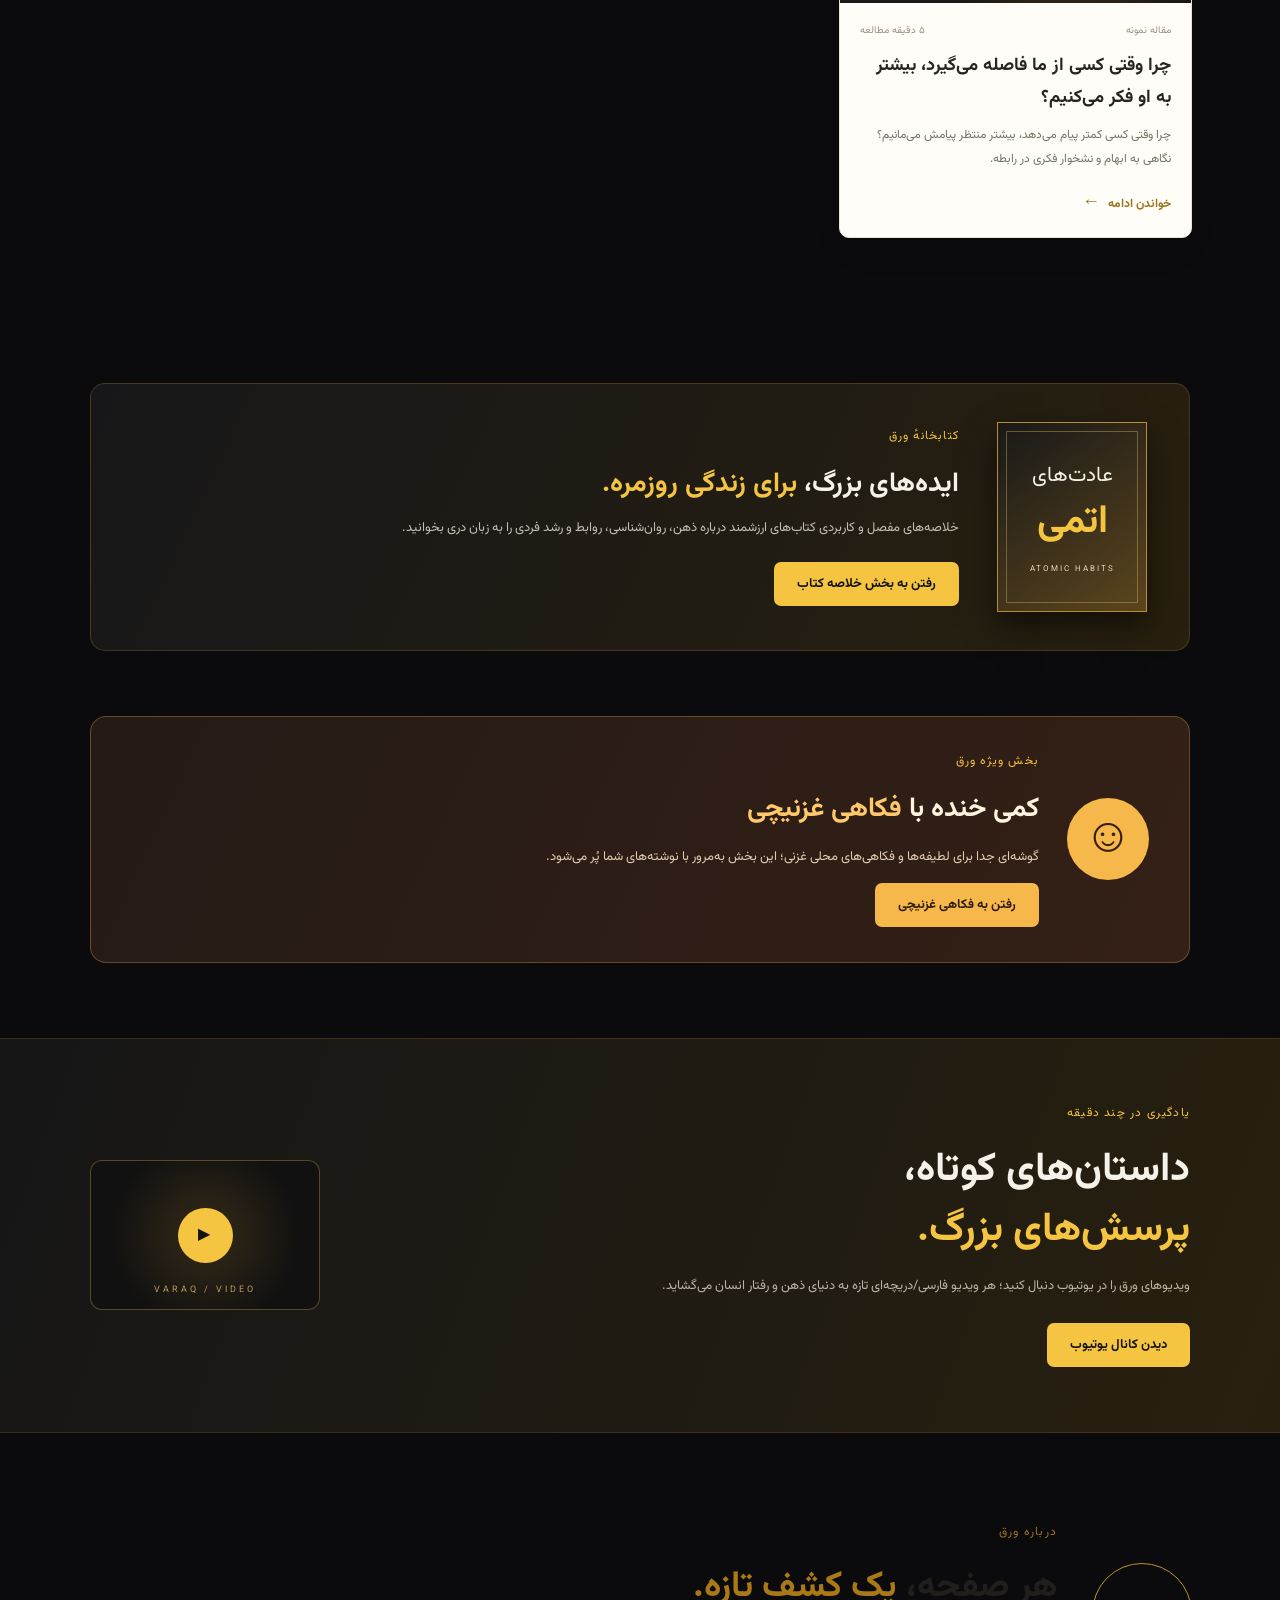
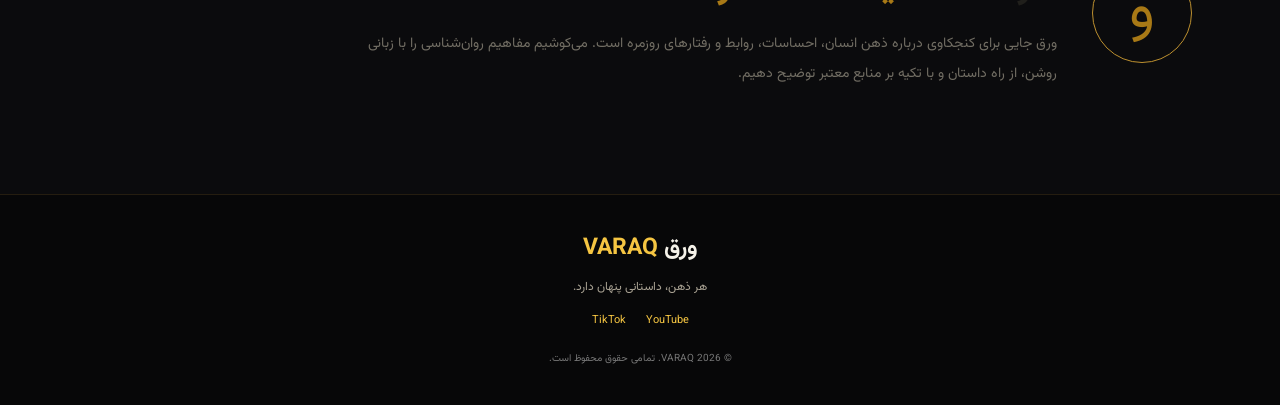
==== commit 289a9776: "Update VARAQ website and article cards" ====
--- a/index.html
+++ b/index.html
@@ -6,7 +6,7 @@
 <meta name="description" content="ورق VARAQ؛ مرجعی به زبان دری برای روان‌شناسی، شناخت ذهن انسان، احساسات، روابط عاطفی و رفتار انسان. مقاله‌ها و ویدیوهای آموزنده را بخوانید و دنیای ذهن را بهتر بشناسید.">
 <meta name="theme-color" content="#0b0b0d">
 <title>ورق VARAQ | روان‌شناسی و شناخت ذهن انسان به زبان دری</title>
-  <link rel="stylesheet" href="styles.css">
+  <link rel="stylesheet" href="styles.css?v=3">
 
 
 <script type="application/ld+json">
@@ -94,11 +94,13 @@
       <div class="section-heading">
         <div><p class="eyebrow dark-eyebrow">دانش برای زندگی روزمره</p><h2>تازه‌ترین <em>مقاله‌ها</em></h2></div>
         <a class="text-link" href="article.html">دیدن مقاله نمونه <span>←</span></a>
+        
       </div>
       <div class="article-grid">
         <article class="article-card featured-card">
-          <a href="article.html" class="card-image image-rejection">
-            <span class="image-orbit"></span><span class="phone-illustration">•••<i></i></span>
+          <a href="article.html" class="card-image image-rejection" aria-label="خواندن مقاله: چرا نادیده گرفته شدن این‌قدر دردناک است؟">
+            <span class="image-orbit"></span>
+            <span class="phone-illustration">•••<i></i></span>
             <span class="category-pill">روان‌شناسی روابط</span>
           </a>
           <div class="card-content">
@@ -106,26 +108,48 @@
             <h3><a href="article.html">چرا نادیده گرفته شدن این‌قدر دردناک است؟</a></h3>
             <p>گاهی سکوت دیگران بیشتر از خودِ اتفاق، ذهن ما را درگیر می‌کند. چرا چنین احساسی داریم؟</p>
             <a class="read-more" href="article.html">خواندن ادامه <span>←</span></a>
-          
-
-          </div>
-        </article>
+          </div>
+        </article>
+
         <article class="article-card coming-card">
-          <div class="coming-art"><span>ورق</span><b>02</b></div>
-          <div class="card-content">
-            <div class="meta"><span>به‌زودی</span><span>روان‌شناسی ذهن</span></div>
-            <h3>چرا ذهن ما بدترین سناریوها را تصور می‌کند؟</h3>
+          <a href="article-2.html" class="card-image image-rejection" aria-label="خواندن مقاله: چرا وقتی زیاد فکر می‌کنیم، بدترین سناریوها را تصور می‌کنیم؟">
+            <span class="image-orbit"></span>
+            <span class="phone-illustration">•••<i></i></span>
+            <span class="category-pill">روان‌شناسی ذهن</span>
+          </a>
+          <div class="card-content">
+            <div class="meta"><span>مقاله نمونه</span><span>۵ دقیقه مطالعه</span></div>
+            <h3><a href="article-2.html">چرا وقتی زیاد فکر می‌کنیم، بدترین سناریوها را تصور می‌کنیم؟</a></h3>
             <p>نگاهی به بیش‌فکری، نگرانی و فاجعه‌سازی ذهنی.</p>
-         <a class="read-more" href="article-2.html">خواندن ادامه <span>←</span></a>
-          </div>
-        </article>
+            <a class="read-more" href="article-2.html">خواندن ادامه <span>←</span></a>
+          </div>
+        </article>
+
         <article class="article-card coming-card">
-          <div class="coming-art alternate"><span>VARAQ</span><b>03</b></div>
-          <div class="card-content">
-            <div class="meta"><span>به‌زودی</span><span>رفتار انسان</span></div>
-            <h3>چرا خودمان را با دیگران مقایسه می‌کنیم؟</h3>
-            <p>یک موضوع برای شناخت بهتر عادت‌های فکری و اجتماعی.</p>
-           <a class="read-more" href="article-3.html">خواندن ادامه <span>←</span></a>
+          <a href="article-3.html" class="card-image image-rejection" aria-label="خواندن مقاله: چرا حتی در میان دوستانت احساس تنهایی می‌کنی؟">
+            <span class="image-orbit"></span>
+            <span class="phone-illustration">•••<i></i></span>
+            <span class="category-pill">روان‌شناسی روابط</span>
+          </a>
+          <div class="card-content">
+            <div class="meta"><span>مقاله نمونه</span><span>۴ دقیقه مطالعه</span></div>
+            <h3><a href="article-3.html">چرا حتی در میان دوستانت احساس تنهایی می‌کنی؟</a></h3>
+            <p>چرا حضور دوستان همیشه احساس تنهایی را از بین نمی‌برد؟ نگاهی به تنهایی عاطفی و اجتماعی.</p>
+            <a class="read-more" href="article-3.html">خواندن ادامه <span>←</span></a>
+          </div>
+        </article>
+
+        <article class="article-card coming-card">
+          <a href="article-4.html" class="card-image image-rejection" aria-label="خواندن مقاله: چرا وقتی کسی از ما فاصله می‌گیرد، بیشتر به او فکر می‌کنیم؟">
+            <span class="image-orbit"></span>
+            <span class="phone-illustration">•••<i></i></span>
+            <span class="category-pill">روان‌شناسی روابط</span>
+          </a>
+          <div class="card-content">
+            <div class="meta"><span>مقاله نمونه</span><span>۵ دقیقه مطالعه</span></div>
+            <h3><a href="article-4.html">چرا وقتی کسی از ما فاصله می‌گیرد، بیشتر به او فکر می‌کنیم؟</a></h3>
+            <p>چرا وقتی کسی کمتر پیام می‌دهد، بیشتر منتظر پیامش می‌مانیم؟ نگاهی به ابهام و نشخوار فکری در رابطه.</p>
+            <a class="read-more" href="article-4.html">خواندن ادامه <span>←</span></a>
           </div>
         </article>
       </div>
@@ -178,5 +202,8 @@
     <small>© 2026 VARAQ. تمامی حقوق محفوظ است.</small>
   </footer>
   <script src="script.js"></script>
+
+  <!-- Cloudflare Web Analytics --><script type='module' src='https://static.cloudflareinsights.com/beacon.min.js' data-cf-beacon='{"token": "1dc7a06d4ff44a8cb4a771f1d8b8fd3a"}'></script><!-- End Cloudflare Web Analytics -->
+
 </body>
 </html>
--- a/styles.css
+++ b/styles.css
@@ -100,3 +100,184 @@
 .books-teaser-copy{max-width:690px}.books-teaser-copy h2{font-size:27px;margin:0 0 8px}.books-teaser-copy h2 em{font-style:normal;color:#f5c542}.books-teaser-copy>p:not(.eyebrow){font-size:13px;line-height:2.2;color:#c3beb2;margin:0 0 20px}
 @media(max-width:800px){.books-teaser{margin:35px 18px 50px;padding:25px;gap:22px}.books-teaser-cover{width:112px;height:150px;flex-basis:112px}.books-teaser-cover span{font-size:17px}.books-teaser-cover strong{font-size:31px}.books-teaser-copy h2{font-size:21px}}
 @media(max-width:430px){.books-teaser{align-items:flex-start;gap:16px}.books-teaser-cover{width:88px;height:126px;flex-basis:88px}.books-teaser-cover span{font-size:14px}.books-teaser-cover strong{font-size:26px}.books-teaser-cover small{font-size:6px}.books-teaser-copy>p:not(.eyebrow){font-size:11px}}
+
+
+/* VARAQ Books layout correction — v2 */
+.books-page {
+  width: 100%;
+  min-height: 100vh;
+  overflow-x: hidden;
+}
+.books-page main {
+  display: block;
+  width: 100%;
+  max-width: 100%;
+  margin: 0 auto;
+}
+.books-page .books-hero,
+.books-page .books-content {
+  width: min(100% - 40px, 1050px);
+  max-width: 1050px;
+  margin-inline: auto;
+  box-sizing: border-box;
+}
+.books-page .books-hero {
+  padding: 76px 20px 48px;
+  text-align: center;
+}
+.books-page .books-hero h1 {
+  max-width: 900px;
+  margin: 18px auto 12px;
+  text-align: center;
+}
+.books-page .books-hero > p {
+  width: 100%;
+  max-width: 680px;
+  margin-inline: auto;
+  text-align: center;
+}
+.books-page .books-content {
+  padding: 15px 0 85px;
+}
+.books-page .book-list-card {
+  width: 100%;
+  min-width: 0;
+  display: grid;
+  grid-template-columns: minmax(0, 190px) minmax(0, 1fr);
+  direction: rtl;
+  align-items: center;
+  gap: 30px;
+  padding: 25px;
+  background: #fffdf8;
+  border: 1px solid #e6dece;
+  border-radius: 13px;
+  box-shadow: 0 14px 40px #00000008;
+}
+.books-page .book-list-copy { min-width: 0; text-align: right; }
+.books-page .book-cover-link { width: 100%; max-width: 190px; margin-inline: auto; }
+.books-page .atomic-cover { width: 100%; }
+.books-page .books-note { width: 100%; }
+.books-page .site-footer { width: 100%; }
+@media (max-width: 800px) {
+  .books-page .books-hero { padding: 55px 0 35px; }
+  .books-page .books-content { padding: 15px 0 60px; }
+  .books-page .book-list-card { grid-template-columns: minmax(0, 1fr); gap: 22px; padding: 20px; }
+  .books-page .book-cover-link { width: 190px; }
+  .books-page .book-list-copy { text-align: right; }
+}
+@media (max-width: 480px) {
+  .books-page .books-hero,
+  .books-page .books-content { width: calc(100% - 32px); }
+  .books-page .books-heading { align-items: flex-start; flex-direction: column; }
+  .books-page .book-list-card { padding: 16px; }
+}
+
+
+/* VARAQ Book 02 — Psychology of Money cover artwork */
+.psych-money-cover{height:270px;max-width:190px;margin:auto;position:relative;overflow:hidden;display:flex;flex-direction:column;align-items:center;justify-content:center;text-align:center;color:#f7f0dc;background:radial-gradient(circle at 52% 42%,#3b4d59 0%,#17232c 58%,#11171c 100%);border:1px solid #b88d39;box-shadow:0 16px 28px #20180e25;padding:18px}
+.psych-money-cover:before{content:"";position:absolute;inset:9px;border:1px solid #d9b65c70;pointer-events:none}
+.pm-author,.pm-title,.pm-subtitle{position:relative;z-index:1}
+.pm-author{font-size:9px;letter-spacing:2.5px;color:#e8c96f}
+.pm-title{margin-top:34px;font-size:29px;line-height:1.6;font-weight:600}
+.pm-title b{font-size:48px;color:#f5c542}
+.pm-subtitle{margin-top:18px;font-size:9px;color:#e4d8bb}
+.pm-orbit{position:absolute;width:190px;height:190px;border:1px solid #d8b35a66;border-radius:50%;transform:rotate(-25deg);left:-65px;top:58px}
+.psych-money-cover-large{width:190px;height:250px;max-width:190px;flex:0 0 190px;transform:rotate(-3deg)}
+.psych-money-cover-large .pm-title{font-size:27px}
+.psych-money-cover-large .pm-title b{font-size:44px}
+@media(max-width:800px){.psych-money-cover-large{width:150px;height:205px;flex-basis:150px}.psych-money-cover-large .pm-title{font-size:23px}.psych-money-cover-large .pm-title b{font-size:37px}}
+@media(max-width:430px){.psych-money-cover-large{width:125px;height:180px;flex-basis:125px;padding:12px}.psych-money-cover-large .pm-author{font-size:7px}.psych-money-cover-large .pm-title{font-size:19px;margin-top:22px}.psych-money-cover-large .pm-title b{font-size:31px}.psych-money-cover-large .pm-subtitle{font-size:7px}}
+
+
+/* VARAQ Book 03: Thinking, Fast and Slow */
+.thinking-cover{height:270px;max-width:190px;margin:auto;position:relative;overflow:hidden;display:flex;flex-direction:column;align-items:center;justify-content:center;text-align:center;color:#f7f0dc;background:radial-gradient(circle at 50% 40%,#4a3b2d 0%,#201b1a 58%,#111 100%);border:1px solid #c69a3a;box-shadow:0 16px 28px #20180e25;padding:18px}
+.thinking-cover:before{content:"";position:absolute;inset:9px;border:1px solid #d9b65c70;pointer-events:none}
+.thinking-author{font-size:9px;letter-spacing:2px;color:#e9bd54;z-index:1}
+.thinking-title{font-size:25px;line-height:1.55;font-weight:800;margin-top:24px;z-index:1}
+.thinking-title b{font-size:34px;color:#f2c34f}
+.thinking-subtitle{font-size:9px;color:#e8d8b5;margin-top:24px;z-index:1}
+.thinking-orbit{position:absolute;width:210px;height:210px;border:1px solid #d6aa4c66;border-radius:50%;transform:rotate(-28deg) scaleX(.55);pointer-events:none}
+.thinking-cover-large{width:190px;height:250px;max-width:190px;flex:0 0 190px;transform:rotate(-3deg)}
+.thinking-cover-large .thinking-title{font-size:27px}
+.thinking-cover-large .thinking-title b{font-size:38px}
+@media(max-width:800px){.thinking-cover-large{width:150px;height:205px;flex-basis:150px}.thinking-cover-large .thinking-title{font-size:22px}.thinking-cover-large .thinking-title b{font-size:32px}}
+@media(max-width:430px){.thinking-cover{height:235px}.thinking-cover-large{width:125px;height:180px;flex-basis:125px;padding:12px}.thinking-cover-large .thinking-author{font-size:7px}.thinking-cover-large .thinking-title{font-size:18px;margin-top:20px}.thinking-cover-large .thinking-title b{font-size:27px}.thinking-cover-large .thinking-subtitle{font-size:7px}}
+
+
+/* VARAQ Book 04 — Love Yourself First cover artwork */
+.love-yourself-cover{height:270px;max-width:190px;margin:auto;position:relative;overflow:hidden;display:flex;flex-direction:column;align-items:center;justify-content:center;text-align:center;color:#f8f1dc;background:radial-gradient(circle at 50% 38%,#59432e 0%,#30271f 55%,#191715 100%);border:1px solid #b88d39;box-shadow:0 16px 28px #20180e25;padding:18px}
+.love-yourself-cover:before{content:"";position:absolute;inset:9px;border:1px solid #d9b65c70;pointer-events:none}
+.ly-author,.ly-title,.ly-subtitle{position:relative;z-index:1}
+.ly-author{font-size:9px;letter-spacing:2.5px;color:#e8c96f}
+.ly-title{margin-top:34px;font-size:29px;line-height:1.6;font-weight:600}
+.ly-title b{font-size:43px;color:#f5c542}
+.ly-subtitle{margin-top:18px;font-size:9px;color:#e4d8bb}
+.ly-orbit{position:absolute;width:190px;height:190px;border:1px solid #d8b35a66;border-radius:50%;transform:rotate(-25deg);left:-65px;top:58px}
+.love-yourself-cover-large{width:190px;height:250px;max-width:190px;flex:0 0 190px;transform:rotate(-3deg)}
+.love-yourself-cover-large .ly-title{font-size:27px}
+.love-yourself-cover-large .ly-title b{font-size:40px}
+@media(max-width:800px){.love-yourself-cover-large{width:150px;height:205px;flex-basis:150px}.love-yourself-cover-large .ly-title{font-size:23px}.love-yourself-cover-large .ly-title b{font-size:34px}}
+@media(max-width:430px){.love-yourself-cover-large{width:125px;height:180px;flex-basis:125px;padding:12px}.love-yourself-cover-large .ly-author{font-size:7px}.love-yourself-cover-large .ly-title{font-size:19px;margin-top:22px}.love-yourself-cover-large .ly-title b{font-size:29px}.love-yourself-cover-large .ly-subtitle{font-size:7px}}
+
+/* VARAQ - Article Card Phone Artwork */
+
+.article-phone-art {
+    position: relative;
+    display: flex;
+    align-items: center;
+    justify-content: center;
+    overflow: hidden;
+}
+
+/* Golden circular frame */
+.article-phone-art .card-phone-circle {
+    width: 175px;
+    height: 175px;
+    border: 1px solid rgba(225, 177, 65, 0.65);
+    border-radius: 50%;
+    display: flex;
+    align-items: center;
+    justify-content: center;
+    box-shadow: 0 0 35px rgba(218, 164, 45, 0.12);
+}
+
+/* Mobile phone shape */
+.article-phone-art .card-phone {
+    width: 75px;
+    height: 130px;
+    border: 2px solid #e7bd57;
+    border-radius: 13px;
+    transform: rotate(-9deg);
+    position: relative;
+    display: flex;
+    align-items: flex-start;
+    justify-content: center;
+    padding-top: 15px;
+    color: #f3c64f;
+    font-size: 17px;
+    letter-spacing: 3px;
+}
+
+.article-phone-art .card-phone i {
+    position: absolute;
+    bottom: 12px;
+    left: 22px;
+    width: 35px;
+    height: 2px;
+    background: #e7bd57;
+}
+
+/* Yellow category label */
+.article-phone-art .card-category {
+    position: absolute;
+    bottom: 14px;
+    right: 14px;
+    background: #f2c443;
+    color: #302515;
+    padding: 7px 13px;
+    border-radius: 20px;
+    font-size: 11px;
+    font-weight: 700;
+    direction: rtl;
+    z-index: 2;
+}
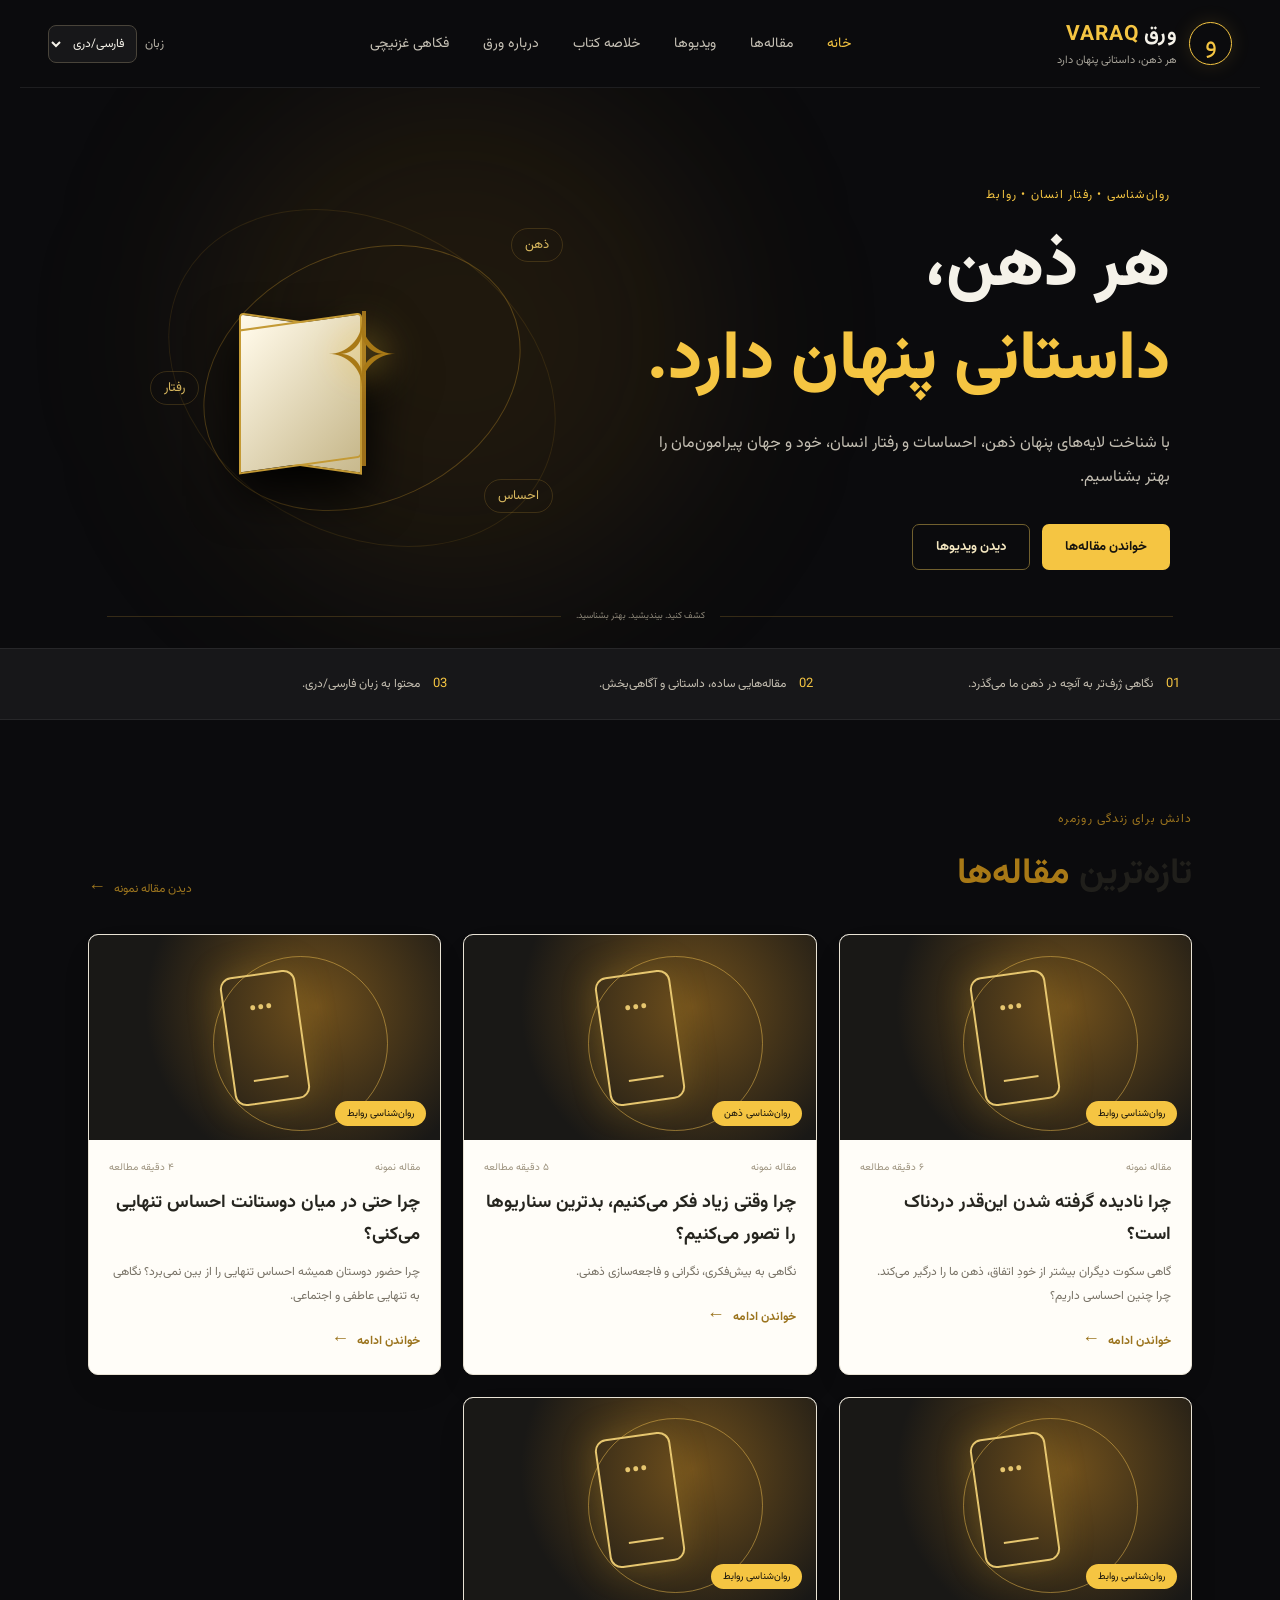
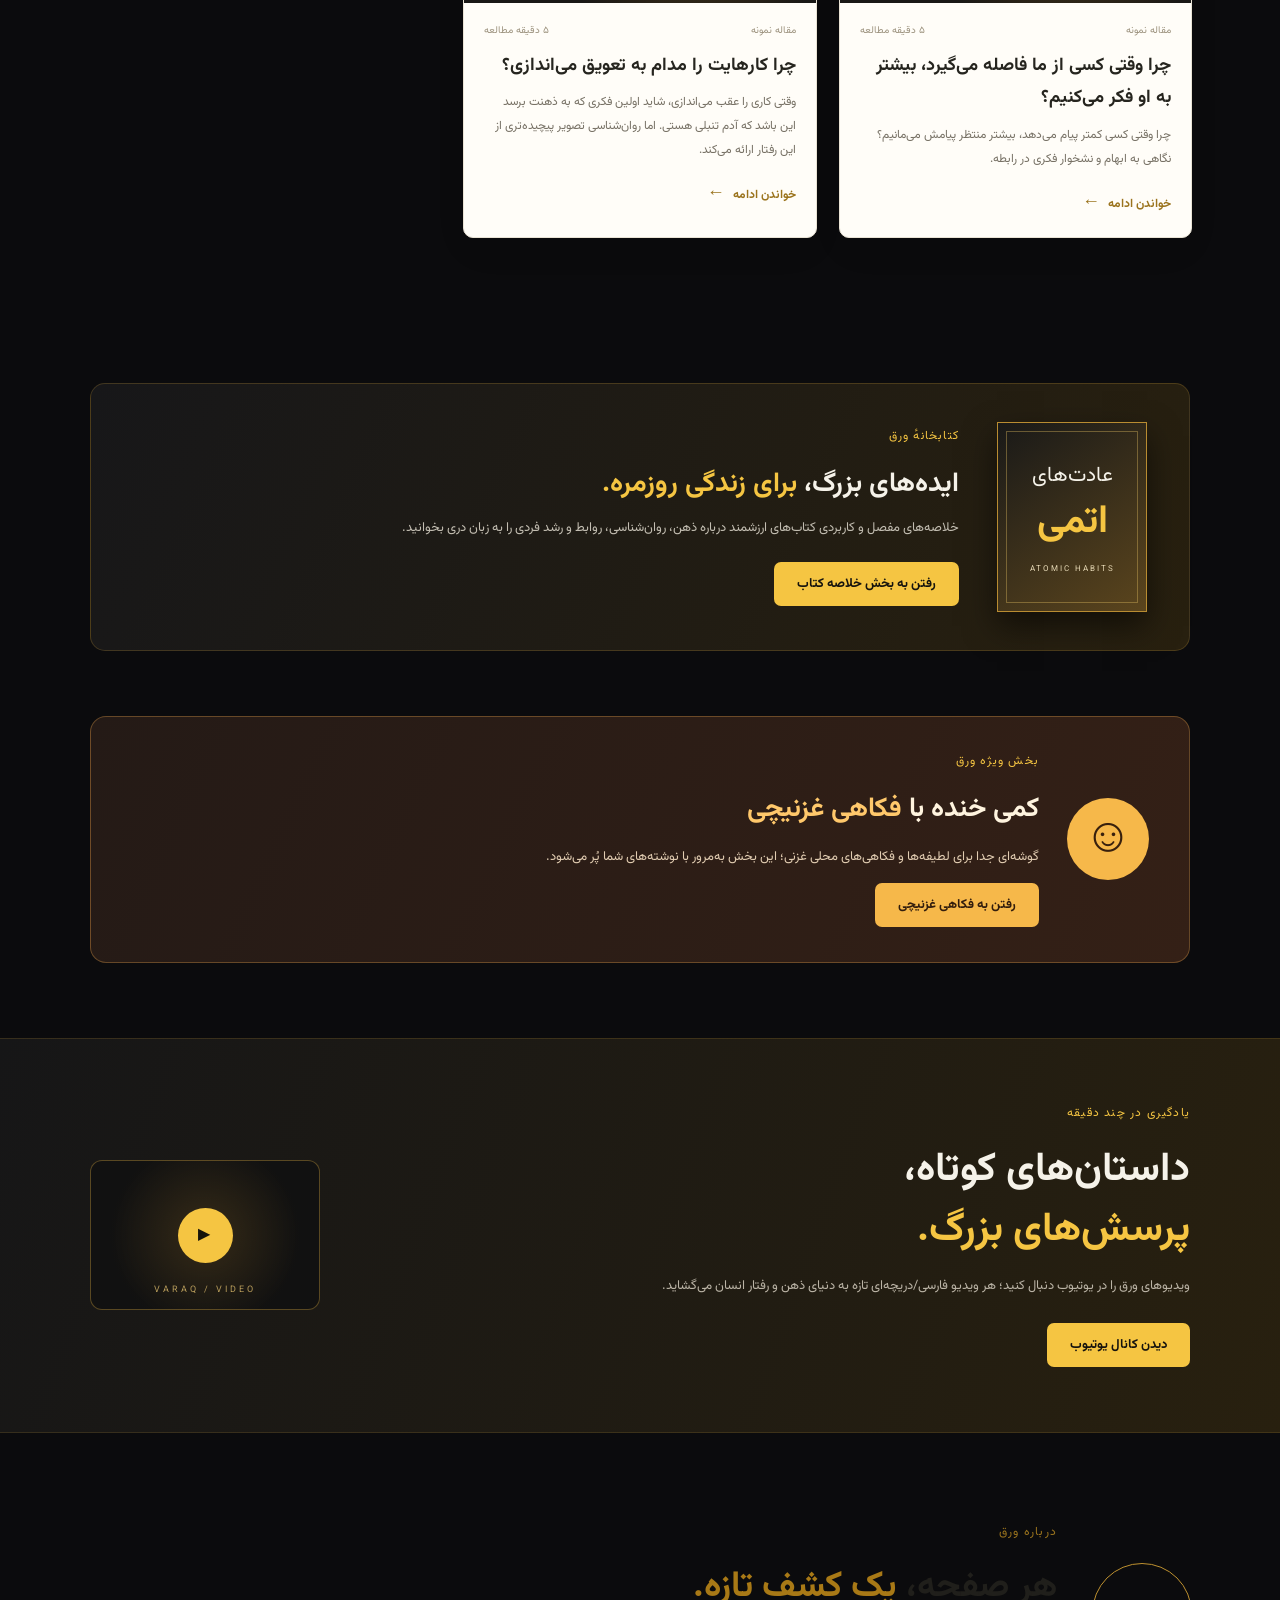
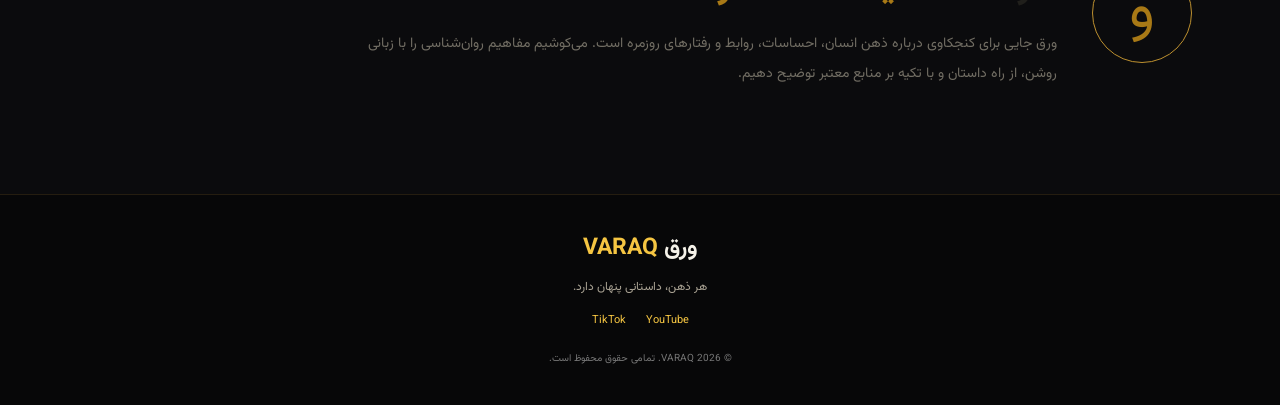
==== commit 49ecdca9: "Update VARAQ website" ====
--- a/index.html
+++ b/index.html
@@ -7,7 +7,7 @@
 <meta name="theme-color" content="#0b0b0d">
 <title>ورق VARAQ | روان‌شناسی و شناخت ذهن انسان به زبان دری</title>
   <link rel="stylesheet" href="styles.css?v=3">
-
+  <link rel="canonical" href="https://varaq.eu/">
 
 <script type="application/ld+json">
 {
@@ -152,6 +152,22 @@
             <a class="read-more" href="article-4.html">خواندن ادامه <span>←</span></a>
           </div>
         </article>
+
+        <article class="article-card coming-card">
+          <a href="article-5.html" class="card-image image-rejection" aria-label="خواندن مقاله: چرا کارهایت را مدام به تعویق می‌اندازی؟">
+            <span class="image-orbit"></span>
+            <span class="phone-illustration">•••<i></i></span>
+            <span class="category-pill">روان‌شناسی روابط</span>
+          </a>
+          <div class="card-content">
+            <div class="meta"><span>مقاله نمونه</span><span>۵ دقیقه مطالعه</span></div>
+            <h3><a href="article-5.html">چرا کارهایت را مدام به تعویق می‌اندازی؟</a></h3>
+            <p>وقتی کاری را عقب می‌اندازی، شاید اولین فکری که به ذهنت برسد این باشد که آدم تنبلی هستی. اما روان‌شناسی تصویر پیچیده‌تری از این رفتار ارائه می‌کند. </p>
+            <a class="read-more" href="article-5.html">خواندن ادامه <span>←</span></a>
+          </div>
+        </article>
+      </div>
+
       </div>
     </section>
 
